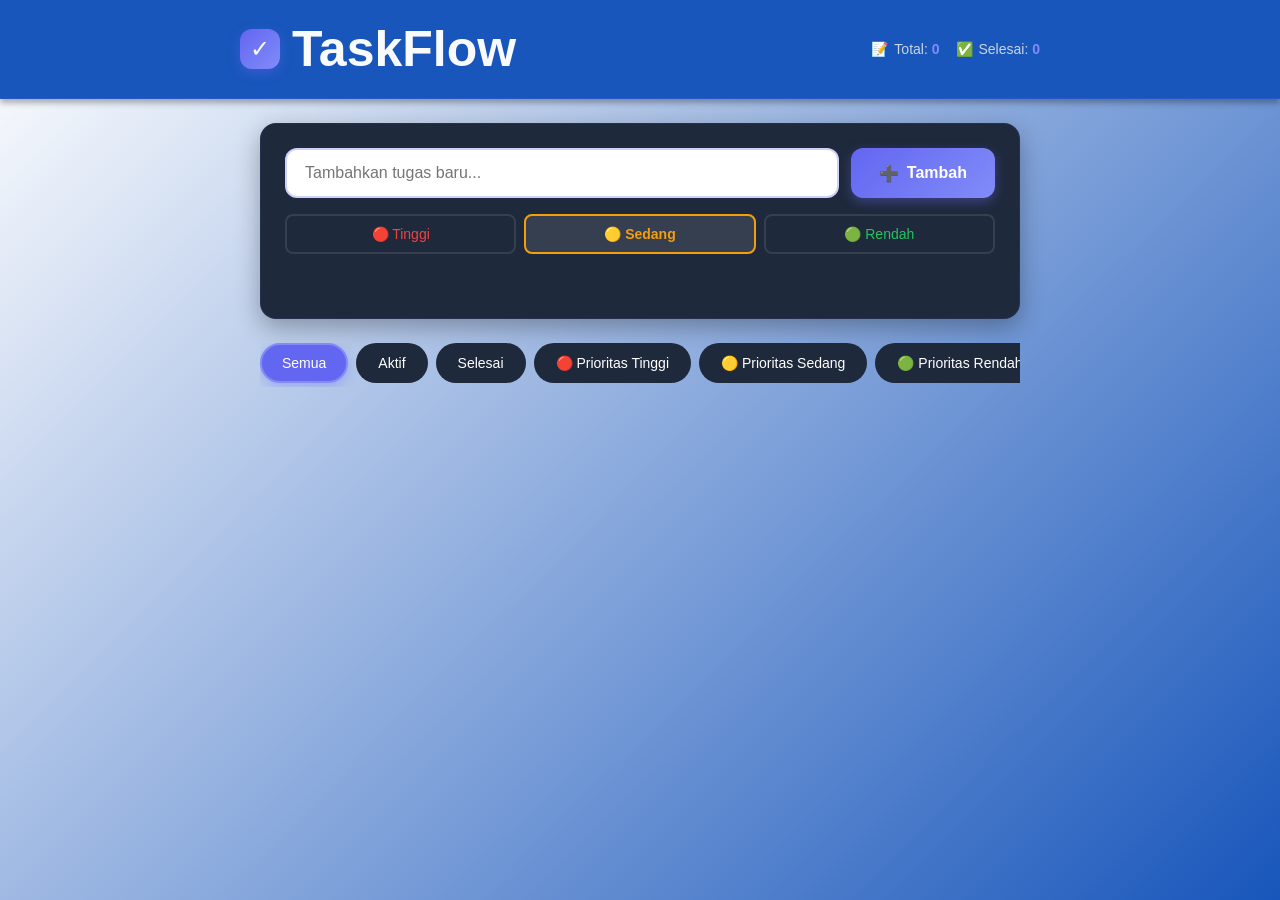
==== index.html @ b8f93491 "update template pwa" ====
<!DOCTYPE html>
<html lang="id">

<head>
    <meta charset="UTF-8" />
    <meta name="viewport" content="width=device-width, initial-scale=1, viewport-fit=cover">
    <meta name="mobile-web-app-capable" content="yes">
    <meta name="apple-mobile-web-app-capable" content="yes">
    <meta name="apple-mobile-web-app-status-bar-style" content="black-translucent">
    <meta name="theme-color" content="#6366f1" />
    <link rel="icon" href="icons/icon-192x192-A.png" type="image/png" />
    <link rel="manifest" href="manifest.json">
    <title>TaskFlow - Kelola Tugas Anda</title>
    <style>
        * {
            margin: 0;
            padding: 0;
            box-sizing: border-box;
        }

        :root {
            --primary: #6366f1;
            --primary-dark: #4f46e5;
            --primary-light: #818cf8;
            --bg-dark: #ffffff;
            --bg-card: #1e293b;
            --text-light: #f8fafc;
            --text-gray: #cbd5e1;
            --success: #22c55e;
            --danger: #ef4444;
            --warning: #f59e0b;
        }

        body {
            font-family: -apple-system, BlinkMacSystemFont, 'Segoe UI', Roboto, sans-serif;
            background: linear-gradient(135deg, var(--bg-dark) 0%, #1856bb 100%);
            color: var(--text-light);
            min-height: 100vh;
            padding-bottom: 80px;
        }

        .header {
            background: #1856bb;
            backdrop-filter: blur(10px);
            padding: 20px;
            position: sticky;
            top: 0;
            z-index: 100;
            border-bottom: 1px solid rgba(99, 102, 241, 0.2);
            box-shadow: 0 4px 6px rgba(0, 0, 0, 0.3);
        }

        .header-content {
            max-width: 800px;
            margin: 0 auto;
            display: flex;
            justify-content: space-between;
            align-items: center;
        }

        .logo {
            display: flex;
            align-items: center;
            gap: 12px;
        }

        .logo-icon {
            width: 40px;
            height: 40px;
            background: linear-gradient(135deg, var(--primary), var(--primary-light));
            border-radius: 12px;
            display: flex;
            align-items: center;
            justify-content: center;
            font-size: 24px;
            box-shadow: 0 4px 12px rgba(99, 102, 241, 0.4);
        }

        h1 {
            font-size: 24px;
            font-weight: 700;
        }

        .stats {
            display: flex;
            gap: 16px;
            font-size: 14px;
            color: var(--text-gray);
        }

        .stat-item {
            display: flex;
            align-items: center;
            gap: 6px;
        }

        .stat-number {
            color: var(--primary-light);
            font-weight: 700;
        }

        .container {
            max-width: 800px;
            margin: 0 auto;
            padding: 24px 20px;
        }

        .input-section {
            background: var(--bg-card);
            padding: 24px;
            border-radius: 16px;
            margin-bottom: 24px;
            box-shadow: 0 8px 24px rgba(0, 0, 0, 0.3);
            border: 1px solid rgba(99, 102, 241, 0.1);
        }

        .input-group {
            display: flex;
            gap: 12px;
            margin-bottom: 16px;
        }

        input[type="text"] {
            flex: 1;
            padding: 14px 18px;
            background: var(--bg-dark);
            border: 2px solid rgba(99, 102, 241, 0.3);
            border-radius: 12px;
            color: var(--text-light);
            font-size: 16px;
            transition: all 0.3s ease;
        }

        input[type="text"]:focus {
            outline: none;
            border-color: var(--primary);
            box-shadow: 0 0 0 4px rgba(99, 102, 241, 0.1);
        }

        .btn {
            padding: 14px 28px;
            border: none;
            border-radius: 12px;
            font-size: 16px;
            font-weight: 600;
            cursor: pointer;
            transition: all 0.3s ease;
            display: flex;
            align-items: center;
            gap: 8px;
        }

        .btn-primary {
            background: linear-gradient(135deg, var(--primary), var(--primary-light));
            color: white;
            box-shadow: 0 4px 12px rgba(99, 102, 241, 0.4);
        }

        .btn-primary:hover {
            transform: translateY(-2px);
            box-shadow: 0 6px 20px rgba(99, 102, 241, 0.5);
        }

        .btn-primary:active {
            transform: translateY(0);
        }

        .priority-selector {
            display: flex;
            gap: 8px;
        }

        .priority-btn {
            flex: 1;
            padding: 10px;
            border: 2px solid rgba(255, 255, 255, 0.1);
            background: transparent;
            color: var(--text-gray);
            border-radius: 8px;
            cursor: pointer;
            transition: all 0.3s ease;
            font-size: 14px;
        }

        .priority-btn.active {
            border-color: currentColor;
            background: rgba(255, 255, 255, 0.1);
            font-weight: 600;
        }

        .priority-btn.high {
            color: var(--danger);
        }

        .priority-btn.medium {
            color: var(--warning);
        }

        .priority-btn.low {
            color: var(--success);
        }

        .filter-tabs {
            display: flex;
            gap: 8px;
            margin-bottom: 20px;
            overflow-x: auto;
            padding-bottom: 4px;
        }

        .filter-tab {
            padding: 10px 20px;
            background: var(--bg-card);
            border: 2px solid transparent;
            border-radius: 20px;
            cursor: pointer;
            transition: all 0.3s ease;
            white-space: nowrap;
            font-size: 14px;
            font-weight: 500;
            color: #ffffff;
        }

        .filter-tab.active {
            background: var(--primary);
            border-color: var(--primary-light);
            box-shadow: 0 4px 12px rgba(99, 102, 241, 0.3);
        }

        .tasks-list {
            display: flex;
            flex-direction: column;
            gap: 12px;
        }

        .task-item {
            background: var(--bg-card);
            padding: 20px;
            border-radius: 12px;
            border-left: 4px solid;
            display: flex;
            align-items: center;
            gap: 16px;
            transition: all 0.3s ease;
            animation: slideIn 0.3s ease;
        }

        @keyframes slideIn {
            from {
                opacity: 0;
                transform: translateY(-10px);
            }

            to {
                opacity: 1;
                transform: translateY(0);
            }
        }

        .task-item:hover {
            transform: translateX(4px);
            box-shadow: 0 4px 16px rgba(0, 0, 0, 0.3);
        }

        .task-item.high {
            border-left-color: var(--danger);
        }

        .task-item.medium {
            border-left-color: var(--warning);
        }

        .task-item.low {
            border-left-color: var(--success);
        }

        .task-checkbox {
            width: 24px;
            height: 24px;
            border: 2px solid var(--primary);
            border-radius: 6px;
            cursor: pointer;
            display: flex;
            align-items: center;
            justify-content: center;
            flex-shrink: 0;
            transition: all 0.3s ease;
        }

        .task-checkbox:hover {
            background: rgba(99, 102, 241, 0.1);
        }

        .task-checkbox.checked {
            background: var(--primary);
        }

        .task-content {
            flex: 1;
        }

        .task-text {
            font-size: 16px;
            margin-bottom: 4px;
        }

        .task-text.completed {
            text-decoration: line-through;
            opacity: 0.6;
        }

        .task-meta {
            display: flex;
            gap: 12px;
            font-size: 12px;
            color: var(--text-gray);
        }

        .task-time {
            display: flex;
            align-items: center;
            gap: 4px;
        }

        .task-actions {
            display: flex;
            gap: 8px;
        }

        .btn-icon {
            width: 36px;
            height: 36px;
            border: none;
            border-radius: 8px;
            cursor: pointer;
            display: flex;
            align-items: center;
            justify-content: center;
            transition: all 0.3s ease;
            font-size: 18px;
        }

        .btn-delete {
            background: rgba(239, 68, 68, 0.1);
            color: var(--danger);
        }

        .btn-delete:hover {
            background: var(--danger);
            color: white;
        }

        .empty-state {
            text-align: center;
            padding: 60px 20px;
            color: var(--text-gray);
        }

        .empty-icon {
            font-size: 64px;
            margin-bottom: 16px;
            opacity: 0.5;
        }

        .progress-bar {
            background: var(--bg-card);
            height: 8px;
            border-radius: 4px;
            overflow: hidden;
            margin: 16px 0;
        }

        .progress-fill {
            height: 100%;
            background: linear-gradient(90deg, var(--primary), var(--primary-light));
            transition: width 0.5s ease;
            border-radius: 4px;
        }

        @media (max-width: 640px) {
            .header-content {
                flex-direction: column;
                gap: 12px;
            }

            .input-group {
                flex-direction: column;
            }

            .stats {
                width: 100%;
                justify-content: space-around;
            }
        }

        .logo h1 {
            font-size: 50px;
            font-weight: 800;
        }
    </style>
</head>

<body>
    <header class="header">
        <div class="header-content">
            <div class="logo">
                <div class="logo-icon">✓</div>
                <h1 class="text-judul">TaskFlow</h1>
            </div>
            <div class="stats">
                <div class="stat-item">
                    <span>📝</span>
                    <span>Total: <span class="stat-number" id="totalTasks">0</span></span>
                </div>
                <div class="stat-item">
                    <span>✅</span>
                    <span>Selesai: <span class="stat-number" id="completedTasks">0</span></span>
                </div>
            </div>
        </div>
    </header>

    <div class="container">
        <div class="input-section">
            <div class="input-group">
                <input type="text" id="taskInput" placeholder="Tambahkan tugas baru..."
                    onkeypress="if(event.key==='Enter') addTask()" />
                <button class="btn btn-primary" onclick="addTask()">
                    <span>➕</span>
                    <span>Tambah</span>
                </button>
            </div>
            <div class="priority-selector">
                <button class="priority-btn high" onclick="setPriority('high')">🔴 Tinggi</button>
                <button class="priority-btn medium active" onclick="setPriority('medium')">🟡 Sedang</button>
                <button class="priority-btn low" onclick="setPriority('low')">🟢 Rendah</button>
            </div>
            <div class="progress-bar">
                <div class="progress-fill" id="progressBar" style="width: 0%"></div>
            </div>
        </div>

        <div class="filter-tabs">
            <button class="filter-tab active" onclick="filterTasks('all')">Semua</button>
            <button class="filter-tab" onclick="filterTasks('active')">Aktif</button>
            <button class="filter-tab" onclick="filterTasks('completed')">Selesai</button>
            <button class="filter-tab" onclick="filterTasks('high')">🔴 Prioritas Tinggi</button>
            <button class="filter-tab" onclick="filterTasks('medium')">🟡 Prioritas Sedang</button>
            <button class="filter-tab" onclick="filterTasks('low')">🟢 Prioritas Rendah</button>
        </div>

        <div class="tasks-list" id="tasksList"></div>
    </div>

    <script>
        let tasks = [];
        let currentPriority = 'medium';
        let currentFilter = 'all';

        function loadTasks() {
            const saved = localStorage.getItem('taskflow_tasks');
            if (saved) {
                tasks = JSON.parse(saved);
                renderTasks();
            }
        }

        function saveTasks() {
            localStorage.setItem('taskflow_tasks', JSON.stringify(tasks));
        }

        function setPriority(priority) {
            currentPriority = priority;
            document.querySelectorAll('.priority-btn').forEach(btn => {
                btn.classList.remove('active');
            });
            event.target.classList.add('active');
        }

        function addTask() {
            const input = document.getElementById('taskInput');
            const text = input.value.trim();

            if (text === '') return;

            const task = {
                id: Date.now(),
                text: text,
                completed: false,
                priority: currentPriority,
                createdAt: new Date().toLocaleString('id-ID')
            };

            tasks.unshift(task);
            input.value = '';
            saveTasks();
            renderTasks();
        }

        function toggleTask(id) {
            const task = tasks.find(t => t.id === id);
            if (task) {
                task.completed = !task.completed;
                saveTasks();
                renderTasks();
            }
        }

        function deleteTask(id) {
            tasks = tasks.filter(t => t.id !== id);
            saveTasks();
            renderTasks();
        }

        function filterTasks(filter) {
            currentFilter = filter;
            document.querySelectorAll('.filter-tab').forEach(tab => {
                tab.classList.remove('active');
            });
            event.target.classList.add('active');
            renderTasks();
        }

        function renderTasks() {
            const container = document.getElementById('tasksList');

            let filteredTasks = tasks;

            if (currentFilter === 'active') {
                filteredTasks = tasks.filter(t => !t.completed);
            } else if (currentFilter === 'completed') {
                filteredTasks = tasks.filter(t => t.completed);
            } else if (['high', 'medium', 'low'].includes(currentFilter)) {
                filteredTasks = tasks.filter(t => t.priority === currentFilter);
            }

            if (filteredTasks.length === 0) {
                container.innerHTML = `
          <div class="empty-state">
            <div class="empty-icon">📋</div>
            <h3>Tidak ada tugas</h3>
            <p>Mulai tambahkan tugas baru untuk memulai!</p>
          </div>
        `;
            } else {
                container.innerHTML = filteredTasks.map(task => `
          <div class="task-item ${task.priority}">
            <div class="task-checkbox ${task.completed ? 'checked' : ''}" onclick="toggleTask(${task.id})">
              ${task.completed ? '✓' : ''}
            </div>
            <div class="task-content">
              <div class="task-text ${task.completed ? 'completed' : ''}">${task.text}</div>
              <div class="task-meta">
                <span class="task-time">🕒 ${task.createdAt}</span>
                <span>📌 ${task.priority === 'high' ? 'Tinggi' : task.priority === 'medium' ? 'Sedang' : 'Rendah'}</span>
              </div>
            </div>
            <div class="task-actions">
              <button class="btn-icon btn-delete" onclick="deleteTask(${task.id})">🗑️</button>
            </div>
          </div>
        `).join('');
            }

            updateStats();
        }

        function updateStats() {
            const total = tasks.length;
            const completed = tasks.filter(t => t.completed).length;
            const progress = total > 0 ? (completed / total) * 100 : 0;

            document.getElementById('totalTasks').textContent = total;
            document.getElementById('completedTasks').textContent = completed;
            document.getElementById('progressBar').style.width = progress + '%';
        }

        loadTasks();

        if ('serviceWorker' in navigator) {
            window.addEventListener('load', () => {
                navigator.serviceWorker.register('./service-worker.js')
                    .then(() => console.log('Service Worker registered'))
                    .catch(err => console.error('Service Worker error:', err));
            });
        }
    </script>

</body>

</html>
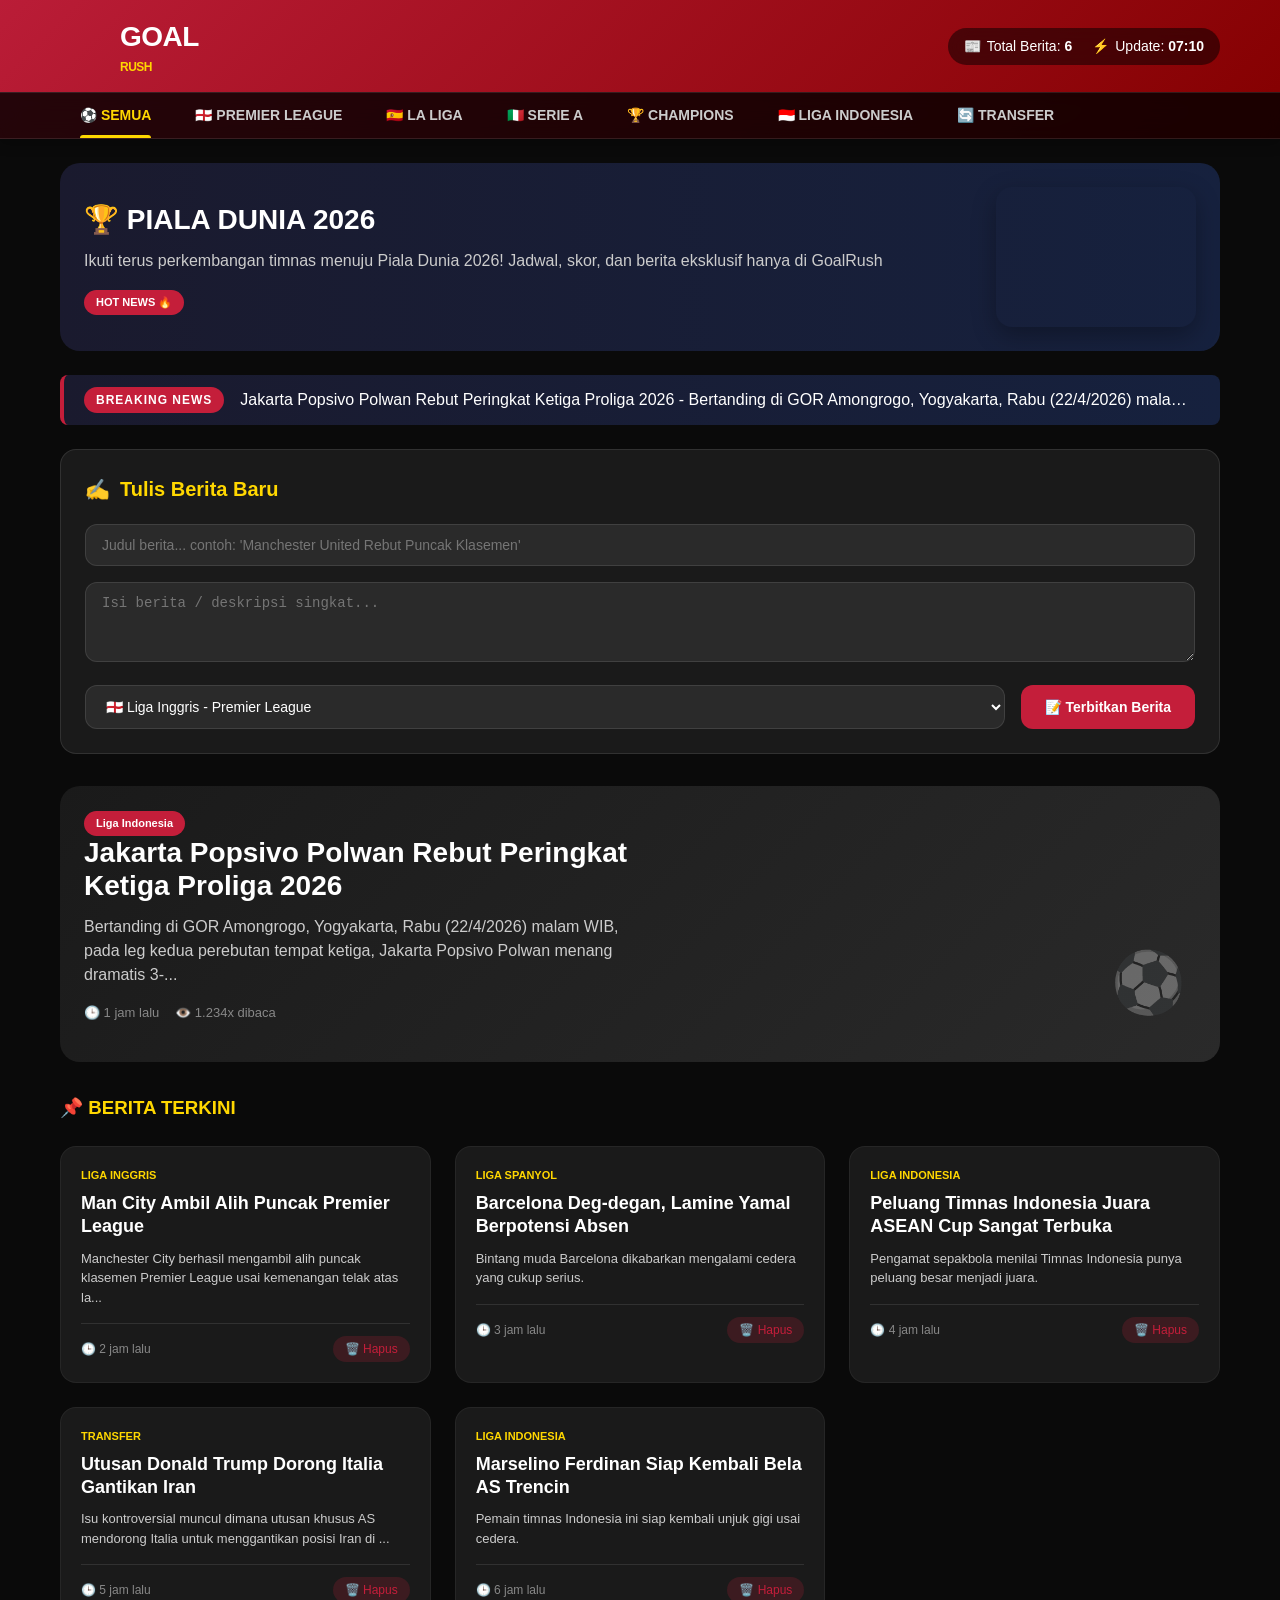
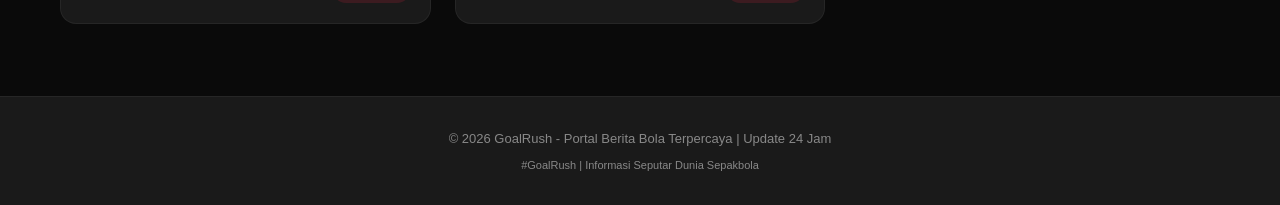
==== commit ba433c2d: "Add files via upload" ====
--- a/index.html
+++ b/index.html
@@ -1,591 +1,862 @@
-<!DOCTYPE html>
-<html lang="id">
-
-<head>
-    <meta charset="UTF-8" />
-    <meta name="viewport" content="width=device-width, initial-scale=1, viewport-fit=cover">
-    <meta name="mobile-web-app-capable" content="yes">
-    <meta name="apple-mobile-web-app-capable" content="yes">
-    <meta name="apple-mobile-web-app-status-bar-style" content="black-translucent">
-    <meta name="theme-color" content="#6366f1" />
-    <link rel="icon" href="icons/icon-192x192-A.png" type="image/png" />
-    <link rel="manifest" href="manifest.json">
-    <title>TaskFlow - Kelola Tugas Anda</title>
-    <style>
-        * {
-            margin: 0;
-            padding: 0;
-            box-sizing: border-box;
-        }
-
-        :root {
-            --primary: #6366f1;
-            --primary-dark: #4f46e5;
-            --primary-light: #818cf8;
-            --bg-dark: #ffffff;
-            --bg-card: #1e293b;
-            --text-light: #f8fafc;
-            --text-gray: #cbd5e1;
-            --success: #22c55e;
-            --danger: #ef4444;
-            --warning: #f59e0b;
-        }
-
-        body {
-            font-family: -apple-system, BlinkMacSystemFont, 'Segoe UI', Roboto, sans-serif;
-            background: linear-gradient(135deg, var(--bg-dark) 0%, #1856bb 100%);
-            color: var(--text-light);
-            min-height: 100vh;
-            padding-bottom: 80px;
-        }
-
-        .header {
-            background: #1856bb;
-            backdrop-filter: blur(10px);
-            padding: 20px;
-            position: sticky;
-            top: 0;
-            z-index: 100;
-            border-bottom: 1px solid rgba(99, 102, 241, 0.2);
-            box-shadow: 0 4px 6px rgba(0, 0, 0, 0.3);
-        }
-
-        .header-content {
-            max-width: 800px;
-            margin: 0 auto;
-            display: flex;
-            justify-content: space-between;
-            align-items: center;
-        }
-
-        .logo {
-            display: flex;
-            align-items: center;
-            gap: 12px;
-        }
-
-        .logo-icon {
-            width: 40px;
-            height: 40px;
-            background: linear-gradient(135deg, var(--primary), var(--primary-light));
-            border-radius: 12px;
-            display: flex;
-            align-items: center;
-            justify-content: center;
-            font-size: 24px;
-            box-shadow: 0 4px 12px rgba(99, 102, 241, 0.4);
-        }
-
-        h1 {
-            font-size: 24px;
-            font-weight: 700;
-        }
-
-        .stats {
-            display: flex;
-            gap: 16px;
-            font-size: 14px;
-            color: var(--text-gray);
-        }
-
-        .stat-item {
-            display: flex;
-            align-items: center;
-            gap: 6px;
-        }
-
-        .stat-number {
-            color: var(--primary-light);
-            font-weight: 700;
-        }
-
-        .container {
-            max-width: 800px;
-            margin: 0 auto;
-            padding: 24px 20px;
-        }
-
-        .input-section {
-            background: var(--bg-card);
-            padding: 24px;
-            border-radius: 16px;
-            margin-bottom: 24px;
-            box-shadow: 0 8px 24px rgba(0, 0, 0, 0.3);
-            border: 1px solid rgba(99, 102, 241, 0.1);
-        }
-
-        .input-group {
-            display: flex;
-            gap: 12px;
-            margin-bottom: 16px;
-        }
-
-        input[type="text"] {
-            flex: 1;
-            padding: 14px 18px;
-            background: var(--bg-dark);
-            border: 2px solid rgba(99, 102, 241, 0.3);
-            border-radius: 12px;
-            color: var(--text-light);
-            font-size: 16px;
-            transition: all 0.3s ease;
-        }
-
-        input[type="text"]:focus {
-            outline: none;
-            border-color: var(--primary);
-            box-shadow: 0 0 0 4px rgba(99, 102, 241, 0.1);
-        }
-
-        .btn {
-            padding: 14px 28px;
-            border: none;
-            border-radius: 12px;
-            font-size: 16px;
-            font-weight: 600;
-            cursor: pointer;
-            transition: all 0.3s ease;
-            display: flex;
-            align-items: center;
-            gap: 8px;
-        }
-
-        .btn-primary {
-            background: linear-gradient(135deg, var(--primary), var(--primary-light));
-            color: white;
-            box-shadow: 0 4px 12px rgba(99, 102, 241, 0.4);
-        }
-
-        .btn-primary:hover {
-            transform: translateY(-2px);
-            box-shadow: 0 6px 20px rgba(99, 102, 241, 0.5);
-        }
-
-        .btn-primary:active {
-            transform: translateY(0);
-        }
-
-        .priority-selector {
-            display: flex;
-            gap: 8px;
-        }
-
-        .priority-btn {
-            flex: 1;
-            padding: 10px;
-            border: 2px solid rgba(255, 255, 255, 0.1);
-            background: transparent;
-            color: var(--text-gray);
-            border-radius: 8px;
-            cursor: pointer;
-            transition: all 0.3s ease;
-            font-size: 14px;
-        }
-
-        .priority-btn.active {
-            border-color: currentColor;
-            background: rgba(255, 255, 255, 0.1);
-            font-weight: 600;
-        }
-
-        .priority-btn.high {
-            color: var(--danger);
-        }
-
-        .priority-btn.medium {
-            color: var(--warning);
-        }
-
-        .priority-btn.low {
-            color: var(--success);
-        }
-
-        .filter-tabs {
-            display: flex;
-            gap: 8px;
-            margin-bottom: 20px;
-            overflow-x: auto;
-            padding-bottom: 4px;
-        }
-
-        .filter-tab {
-            padding: 10px 20px;
-            background: var(--bg-card);
-            border: 2px solid transparent;
-            border-radius: 20px;
-            cursor: pointer;
-            transition: all 0.3s ease;
-            white-space: nowrap;
-            font-size: 14px;
-            font-weight: 500;
-            color: #ffffff;
-        }
-
-        .filter-tab.active {
-            background: var(--primary);
-            border-color: var(--primary-light);
-            box-shadow: 0 4px 12px rgba(99, 102, 241, 0.3);
-        }
-
-        .tasks-list {
-            display: flex;
-            flex-direction: column;
-            gap: 12px;
-        }
-
-        .task-item {
-            background: var(--bg-card);
-            padding: 20px;
-            border-radius: 12px;
-            border-left: 4px solid;
-            display: flex;
-            align-items: center;
-            gap: 16px;
-            transition: all 0.3s ease;
-            animation: slideIn 0.3s ease;
-        }
-
-        @keyframes slideIn {
-            from {
-                opacity: 0;
-                transform: translateY(-10px);
-            }
-
-            to {
-                opacity: 1;
-                transform: translateY(0);
-            }
-        }
-
-        .task-item:hover {
-            transform: translateX(4px);
-            box-shadow: 0 4px 16px rgba(0, 0, 0, 0.3);
-        }
-
-        .task-item.high {
-            border-left-color: var(--danger);
-        }
-
-        .task-item.medium {
-            border-left-color: var(--warning);
-        }
-
-        .task-item.low {
-            border-left-color: var(--success);
-        }
-
-        .task-checkbox {
-            width: 24px;
-            height: 24px;
-            border: 2px solid var(--primary);
-            border-radius: 6px;
-            cursor: pointer;
-            display: flex;
-            align-items: center;
-            justify-content: center;
-            flex-shrink: 0;
-            transition: all 0.3s ease;
-        }
-
-        .task-checkbox:hover {
-            background: rgba(99, 102, 241, 0.1);
-        }
-
-        .task-checkbox.checked {
-            background: var(--primary);
-        }
-
-        .task-content {
-            flex: 1;
-        }
-
-        .task-text {
-            font-size: 16px;
-            margin-bottom: 4px;
-        }
-
-        .task-text.completed {
-            text-decoration: line-through;
-            opacity: 0.6;
-        }
-
-        .task-meta {
-            display: flex;
-            gap: 12px;
-            font-size: 12px;
-            color: var(--text-gray);
-        }
-
-        .task-time {
-            display: flex;
-            align-items: center;
-            gap: 4px;
-        }
-
-        .task-actions {
-            display: flex;
-            gap: 8px;
-        }
-
-        .btn-icon {
-            width: 36px;
-            height: 36px;
-            border: none;
-            border-radius: 8px;
-            cursor: pointer;
-            display: flex;
-            align-items: center;
-            justify-content: center;
-            transition: all 0.3s ease;
-            font-size: 18px;
-        }
-
-        .btn-delete {
-            background: rgba(239, 68, 68, 0.1);
-            color: var(--danger);
-        }
-
-        .btn-delete:hover {
-            background: var(--danger);
-            color: white;
-        }
-
-        .empty-state {
-            text-align: center;
-            padding: 60px 20px;
-            color: var(--text-gray);
-        }
-
-        .empty-icon {
-            font-size: 64px;
-            margin-bottom: 16px;
-            opacity: 0.5;
-        }
-
-        .progress-bar {
-            background: var(--bg-card);
-            height: 8px;
-            border-radius: 4px;
-            overflow: hidden;
-            margin: 16px 0;
-        }
-
-        .progress-fill {
-            height: 100%;
-            background: linear-gradient(90deg, var(--primary), var(--primary-light));
-            transition: width 0.5s ease;
-            border-radius: 4px;
-        }
-
-        @media (max-width: 640px) {
-            .header-content {
-                flex-direction: column;
-                gap: 12px;
-            }
-
-            .input-group {
-                flex-direction: column;
-            }
-
-            .stats {
-                width: 100%;
-                justify-content: space-around;
-            }
-        }
-
-        .logo h1 {
-            font-size: 50px;
-            font-weight: 800;
-        }
-    </style>
-</head>
-
-<body>
-    <header class="header">
-        <div class="header-content">
-            <div class="logo">
-                <div class="logo-icon">✓</div>
-                <h1 class="text-judul">TaskFlow</h1>
-            </div>
-            <div class="stats">
-                <div class="stat-item">
-                    <span>📝</span>
-                    <span>Total: <span class="stat-number" id="totalTasks">0</span></span>
-                </div>
-                <div class="stat-item">
-                    <span>✅</span>
-                    <span>Selesai: <span class="stat-number" id="completedTasks">0</span></span>
-                </div>
-            </div>
-        </div>
-    </header>
-
-    <div class="container">
-        <div class="input-section">
-            <div class="input-group">
-                <input type="text" id="taskInput" placeholder="Tambahkan tugas baru..."
-                    onkeypress="if(event.key==='Enter') addTask()" />
-                <button class="btn btn-primary" onclick="addTask()">
-                    <span>➕</span>
-                    <span>Tambah</span>
-                </button>
-            </div>
-            <div class="priority-selector">
-                <button class="priority-btn high" onclick="setPriority('high')">🔴 Tinggi</button>
-                <button class="priority-btn medium active" onclick="setPriority('medium')">🟡 Sedang</button>
-                <button class="priority-btn low" onclick="setPriority('low')">🟢 Rendah</button>
-            </div>
-            <div class="progress-bar">
-                <div class="progress-fill" id="progressBar" style="width: 0%"></div>
-            </div>
-        </div>
-
-        <div class="filter-tabs">
-            <button class="filter-tab active" onclick="filterTasks('all')">Semua</button>
-            <button class="filter-tab" onclick="filterTasks('active')">Aktif</button>
-            <button class="filter-tab" onclick="filterTasks('completed')">Selesai</button>
-            <button class="filter-tab" onclick="filterTasks('high')">🔴 Prioritas Tinggi</button>
-            <button class="filter-tab" onclick="filterTasks('medium')">🟡 Prioritas Sedang</button>
-            <button class="filter-tab" onclick="filterTasks('low')">🟢 Prioritas Rendah</button>
-        </div>
-
-        <div class="tasks-list" id="tasksList"></div>
-    </div>
-
-    <script>
-        let tasks = [];
-        let currentPriority = 'medium';
-        let currentFilter = 'all';
-
-        function loadTasks() {
-            const saved = localStorage.getItem('taskflow_tasks');
-            if (saved) {
-                tasks = JSON.parse(saved);
-                renderTasks();
-            }
-        }
-
-        function saveTasks() {
-            localStorage.setItem('taskflow_tasks', JSON.stringify(tasks));
-        }
-
-        function setPriority(priority) {
-            currentPriority = priority;
-            document.querySelectorAll('.priority-btn').forEach(btn => {
-                btn.classList.remove('active');
-            });
-            event.target.classList.add('active');
-        }
-
-        function addTask() {
-            const input = document.getElementById('taskInput');
-            const text = input.value.trim();
-
-            if (text === '') return;
-
-            const task = {
-                id: Date.now(),
-                text: text,
-                completed: false,
-                priority: currentPriority,
-                createdAt: new Date().toLocaleString('id-ID')
-            };
-
-            tasks.unshift(task);
-            input.value = '';
-            saveTasks();
-            renderTasks();
-        }
-
-        function toggleTask(id) {
-            const task = tasks.find(t => t.id === id);
-            if (task) {
-                task.completed = !task.completed;
-                saveTasks();
-                renderTasks();
-            }
-        }
-
-        function deleteTask(id) {
-            tasks = tasks.filter(t => t.id !== id);
-            saveTasks();
-            renderTasks();
-        }
-
-        function filterTasks(filter) {
-            currentFilter = filter;
-            document.querySelectorAll('.filter-tab').forEach(tab => {
-                tab.classList.remove('active');
-            });
-            event.target.classList.add('active');
-            renderTasks();
-        }
-
-        function renderTasks() {
-            const container = document.getElementById('tasksList');
-
-            let filteredTasks = tasks;
-
-            if (currentFilter === 'active') {
-                filteredTasks = tasks.filter(t => !t.completed);
-            } else if (currentFilter === 'completed') {
-                filteredTasks = tasks.filter(t => t.completed);
-            } else if (['high', 'medium', 'low'].includes(currentFilter)) {
-                filteredTasks = tasks.filter(t => t.priority === currentFilter);
-            }
-
-            if (filteredTasks.length === 0) {
-                container.innerHTML = `
-          <div class="empty-state">
-            <div class="empty-icon">📋</div>
-            <h3>Tidak ada tugas</h3>
-            <p>Mulai tambahkan tugas baru untuk memulai!</p>
-          </div>
-        `;
-            } else {
-                container.innerHTML = filteredTasks.map(task => `
-          <div class="task-item ${task.priority}">
-            <div class="task-checkbox ${task.completed ? 'checked' : ''}" onclick="toggleTask(${task.id})">
-              ${task.completed ? '✓' : ''}
-            </div>
-            <div class="task-content">
-              <div class="task-text ${task.completed ? 'completed' : ''}">${task.text}</div>
-              <div class="task-meta">
-                <span class="task-time">🕒 ${task.createdAt}</span>
-                <span>📌 ${task.priority === 'high' ? 'Tinggi' : task.priority === 'medium' ? 'Sedang' : 'Rendah'}</span>
-              </div>
-            </div>
-            <div class="task-actions">
-              <button class="btn-icon btn-delete" onclick="deleteTask(${task.id})">🗑️</button>
-            </div>
-          </div>
-        `).join('');
-            }
-
-            updateStats();
-        }
-
-        function updateStats() {
-            const total = tasks.length;
-            const completed = tasks.filter(t => t.completed).length;
-            const progress = total > 0 ? (completed / total) * 100 : 0;
-
-            document.getElementById('totalTasks').textContent = total;
-            document.getElementById('completedTasks').textContent = completed;
-            document.getElementById('progressBar').style.width = progress + '%';
-        }
-
-        loadTasks();
-
-        if ('serviceWorker' in navigator) {
-            window.addEventListener('load', () => {
-                navigator.serviceWorker.register('./service-worker.js')
-                    .then(() => console.log('Service Worker registered'))
-                    .catch(err => console.error('Service Worker error:', err));
-            });
-        }
-    </script>
-
-</body>
-
+<!DOCTYPE html>
+<html lang="id">
+
+<head>
+    <meta charset="UTF-8" />
+    <meta name="viewport" content="width=device-width, initial-scale=1, viewport-fit=cover">
+    <meta name="mobile-web-app-capable" content="yes">
+    <meta name="apple-mobile-web-app-capable" content="yes">
+    <meta name="apple-mobile-web-app-status-bar-style" content="black-translucent">
+    <meta name="theme-color" content="#c41e3a" />
+    <link rel="manifest" href="manifest.json" />
+    <link rel="icon" href="icons/icon-192x192-A.png" type="image/png" />
+    <title>GoalRush - Berita Bola Terkini</title>
+    <style>
+        * {
+            margin: 0;
+            padding: 0;
+            box-sizing: border-box;
+        }
+
+        :root {
+            --primary-red: #c41e3a;
+            --primary-dark: #8b0000;
+            --primary-gold: #ffd700;
+            --bg-dark: #0a0a0a;
+            --bg-card: #1a1a1a;
+            --bg-light: #2a2a2a;
+            --text-light: #ffffff;
+            --text-gray: #cccccc;
+            --text-muted: #888888;
+        }
+
+        body {
+            font-family: -apple-system, BlinkMacSystemFont, 'Segoe UI', 'Roboto', 'Helvetica Neue', sans-serif;
+            background: var(--bg-dark);
+            color: var(--text-light);
+            line-height: 1.5;
+        }
+
+        .header {
+            background: linear-gradient(135deg, rgba(196, 30, 58, 0.95) 0%, rgba(139, 0, 0, 0.95) 100%),
+                url('https://images.unsplash.com/photo-1522778119026-d647f0596c20?w=1200&h=300&fit=crop');
+            background-size: cover;
+            background-position: center 30%;
+            position: sticky;
+            top: 0;
+            z-index: 1000;
+            box-shadow: 0 4px 12px rgba(0, 0, 0, 0.3);
+        }
+
+        .header-top {
+            max-width: 1200px;
+            margin: 0 auto;
+            padding: 16px 20px;
+            display: flex;
+            justify-content: space-between;
+            align-items: center;
+            flex-wrap: wrap;
+            gap: 16px;
+        }
+
+        .logo {
+            display: flex;
+            align-items: center;
+            gap: 12px;
+        }
+
+        .logo-icon {
+            width: 48px;
+            height: 48px;
+            background: url('https://cdn-icons-png.flaticon.com/512/3095/3095110.png') center/cover no-repeat;
+            filter: drop-shadow(0 4px 8px rgba(0, 0, 0, 0.3));
+        }
+
+        .logo h1 {
+            font-size: 28px;
+            font-weight: 800;
+            letter-spacing: -0.5px;
+        }
+
+        .logo span {
+            font-size: 12px;
+            color: var(--primary-gold);
+            display: block;
+        }
+
+        .stats {
+            display: flex;
+            gap: 20px;
+            background: rgba(0, 0, 0, 0.5);
+            padding: 8px 16px;
+            border-radius: 40px;
+            backdrop-filter: blur(10px);
+        }
+
+        .stat-item {
+            display: flex;
+            align-items: center;
+            gap: 6px;
+            font-size: 14px;
+        }
+
+        .nav-bar {
+            background: rgba(0, 0, 0, 0.8);
+            backdrop-filter: blur(10px);
+            border-top: 1px solid rgba(255, 255, 255, 0.1);
+            border-bottom: 1px solid rgba(255, 255, 255, 0.1);
+            overflow-x: auto;
+            white-space: nowrap;
+            scrollbar-width: thin;
+        }
+
+        .nav-links {
+            max-width: 1200px;
+            margin: 0 auto;
+            padding: 0 20px;
+            display: flex;
+            gap: 4px;
+        }
+
+        .nav-link {
+            padding: 12px 20px;
+            color: var(--text-gray);
+            text-decoration: none;
+            font-weight: 600;
+            font-size: 14px;
+            transition: all 0.3s;
+            display: inline-block;
+            cursor: pointer;
+            position: relative;
+        }
+
+        .nav-link.active {
+            color: var(--primary-gold);
+        }
+
+        .nav-link.active::after {
+            content: '';
+            position: absolute;
+            bottom: 0;
+            left: 20px;
+            right: 20px;
+            height: 3px;
+            background: var(--primary-gold);
+            border-radius: 3px 3px 0 0;
+        }
+
+        .container {
+            max-width: 1200px;
+            margin: 0 auto;
+            padding: 24px 20px;
+        }
+
+        .hero-banner {
+            background: linear-gradient(90deg, #1a1a2e 0%, #16213e 100%);
+            border-radius: 20px;
+            margin-bottom: 24px;
+            overflow: hidden;
+            position: relative;
+        }
+
+        .hero-content {
+            display: flex;
+            align-items: center;
+            justify-content: space-between;
+            flex-wrap: wrap;
+            padding: 24px;
+            gap: 20px;
+        }
+
+        .hero-text {
+            flex: 1;
+        }
+
+        .hero-text h2 {
+            font-size: 28px;
+            margin-bottom: 8px;
+        }
+
+        .hero-text p {
+            color: var(--text-gray);
+            margin-bottom: 16px;
+        }
+
+        .hero-image {
+            width: 200px;
+            height: 140px;
+            background: url('https://media4.giphy.com/media/v1.Y2lkPTc5MGI3NjExZnBpcW80M2Y4cGNvN2N1Y3Z6b2F2a2ZqOWV0bDZ0aG5ndWpudGhkaSZlcD12MV9pbnRlcm5hbF9naWZfYnlfaWQmY3Q9Zw/3o7abB06u9bNzA8LC8/giphy.gif') center/cover no-repeat;
+            border-radius: 16px;
+            box-shadow: 0 8px 24px rgba(0, 0, 0, 0.3);
+        }
+
+        .breaking-wrapper {
+            background: linear-gradient(90deg, #1a1a2e, #16213e);
+            border-left: 4px solid var(--primary-red);
+            border-radius: 8px;
+            margin-bottom: 24px;
+            overflow: hidden;
+        }
+
+        .breaking-news {
+            padding: 12px 20px;
+            display: flex;
+            align-items: center;
+            gap: 16px;
+            flex-wrap: wrap;
+        }
+
+        .breaking-label {
+            background: var(--primary-red);
+            padding: 4px 12px;
+            border-radius: 20px;
+            font-size: 12px;
+            font-weight: 700;
+            letter-spacing: 1px;
+            animation: pulse 1.5s infinite;
+        }
+
+        @keyframes pulse {
+
+            0%,
+            100% {
+                opacity: 1;
+            }
+
+            50% {
+                opacity: 0.7;
+            }
+        }
+
+        .breaking-text {
+            flex: 1;
+            font-weight: 500;
+            white-space: nowrap;
+            overflow: hidden;
+            text-overflow: ellipsis;
+        }
+
+        .admin-section {
+            background: var(--bg-card);
+            border-radius: 16px;
+            padding: 24px;
+            margin-bottom: 32px;
+            border: 1px solid rgba(255, 255, 255, 0.1);
+        }
+
+        .section-title {
+            font-size: 20px;
+            font-weight: 700;
+            margin-bottom: 20px;
+            display: flex;
+            align-items: center;
+            gap: 10px;
+            color: var(--primary-gold);
+        }
+
+        .form-group {
+            margin-bottom: 16px;
+        }
+
+        input,
+        textarea,
+        select {
+            width: 100%;
+            padding: 12px 16px;
+            background: var(--bg-light);
+            border: 1px solid rgba(255, 255, 255, 0.1);
+            border-radius: 12px;
+            color: var(--text-light);
+            font-size: 14px;
+            transition: all 0.3s;
+        }
+
+        input:focus,
+        textarea:focus,
+        select:focus {
+            outline: none;
+            border-color: var(--primary-red);
+            box-shadow: 0 0 0 3px rgba(196, 30, 58, 0.2);
+        }
+
+        textarea {
+            resize: vertical;
+            min-height: 80px;
+        }
+
+        .row-2cols {
+            display: grid;
+            grid-template-columns: 1fr auto;
+            gap: 16px;
+        }
+
+        .btn {
+            padding: 12px 24px;
+            border: none;
+            border-radius: 12px;
+            font-weight: 600;
+            cursor: pointer;
+            transition: all 0.3s;
+            font-size: 14px;
+        }
+
+        .btn-primary {
+            background: var(--primary-red);
+            color: white;
+        }
+
+        .btn-primary:hover {
+            background: var(--primary-dark);
+            transform: translateY(-2px);
+        }
+
+        .featured-news {
+            margin-bottom: 32px;
+        }
+
+        .featured-card {
+            background: linear-gradient(135deg, var(--bg-card), var(--bg-light));
+            border-radius: 20px;
+            overflow: hidden;
+            display: grid;
+            grid-template-columns: 1fr 1fr;
+            gap: 20px;
+            padding: 24px;
+        }
+
+        .featured-content h2 {
+            font-size: 28px;
+            margin-bottom: 12px;
+            line-height: 1.2;
+        }
+
+        .featured-meta {
+            display: flex;
+            gap: 16px;
+            margin: 16px 0;
+            font-size: 13px;
+            color: var(--text-muted);
+        }
+
+        .category-badge {
+            display: inline-block;
+            padding: 4px 12px;
+            background: var(--primary-red);
+            border-radius: 20px;
+            font-size: 11px;
+            font-weight: 600;
+        }
+
+        .featured-image {
+            background: url('https://images.unsplash.com/photo-1459865264687-595d652de67e?w=400&h=300&fit=crop') center/cover;
+            border-radius: 16px;
+            min-height: 200px;
+            display: flex;
+            align-items: center;
+            justify-content: center;
+            position: relative;
+            overflow: hidden;
+        }
+
+        .featured-image::after {
+            content: "⚽";
+            font-size: 60px;
+            opacity: 0.3;
+            position: absolute;
+            bottom: 10px;
+            right: 10px;
+        }
+
+        .news-grid {
+            display: grid;
+            grid-template-columns: repeat(auto-fill, minmax(350px, 1fr));
+            gap: 24px;
+            margin-top: 24px;
+        }
+
+        .news-card {
+            background: var(--bg-card);
+            border-radius: 16px;
+            overflow: hidden;
+            transition: all 0.3s;
+            cursor: pointer;
+            border: 1px solid rgba(255, 255, 255, 0.05);
+        }
+
+        .news-card:hover {
+            transform: translateY(-4px);
+            box-shadow: 0 12px 24px rgba(0, 0, 0, 0.3);
+            border-color: var(--primary-red);
+        }
+
+        .card-content {
+            padding: 20px;
+        }
+
+        .card-category {
+            font-size: 11px;
+            color: var(--primary-gold);
+            text-transform: uppercase;
+            font-weight: 700;
+            margin-bottom: 8px;
+        }
+
+        .card-title {
+            font-size: 18px;
+            font-weight: 700;
+            margin-bottom: 10px;
+            line-height: 1.3;
+        }
+
+        .card-excerpt {
+            color: var(--text-gray);
+            font-size: 13px;
+            margin-bottom: 16px;
+            line-height: 1.5;
+        }
+
+        .card-footer {
+            display: flex;
+            justify-content: space-between;
+            align-items: center;
+            font-size: 12px;
+            color: var(--text-muted);
+            padding-top: 12px;
+            border-top: 1px solid rgba(255, 255, 255, 0.1);
+        }
+
+        .btn-delete {
+            background: rgba(196, 30, 58, 0.2);
+            border: none;
+            padding: 6px 12px;
+            border-radius: 20px;
+            color: var(--primary-red);
+            cursor: pointer;
+            font-size: 12px;
+            transition: all 0.2s;
+        }
+
+        .btn-delete:hover {
+            background: var(--primary-red);
+            color: white;
+        }
+
+        .empty-state {
+            text-align: center;
+            padding: 60px 20px;
+            color: var(--text-muted);
+            grid-column: 1 / -1;
+        }
+
+        .footer {
+            background: var(--bg-card);
+            margin-top: 48px;
+            padding: 32px 20px;
+            text-align: center;
+            color: var(--text-muted);
+            font-size: 13px;
+            border-top: 1px solid rgba(255, 255, 255, 0.05);
+        }
+
+        @media (max-width: 768px) {
+            .featured-card {
+                grid-template-columns: 1fr;
+            }
+
+            .featured-content h2 {
+                font-size: 22px;
+            }
+
+            .news-grid {
+                grid-template-columns: 1fr;
+            }
+
+            .header-top {
+                flex-direction: column;
+                text-align: center;
+            }
+
+            .row-2cols {
+                grid-template-columns: 1fr;
+            }
+
+            .hero-image {
+                width: 100%;
+                height: 120px;
+            }
+
+            .hero-text h2 {
+                font-size: 20px;
+            }
+        }
+    </style>
+</head>
+
+<body>
+    <header class="header">
+        <div class="header-top">
+            <div class="logo">
+                <div class="logo-icon"></div>
+                <div>
+                    <h1>GOAL<span>RUSH</span></h1>
+                </div>
+            </div>
+            <div class="stats">
+                <div class="stat-item">
+                    <span>📰</span>
+                    <span>Total Berita: <strong id="totalNews">0</strong></span>
+                </div>
+                <div class="stat-item">
+                    <span>⚡</span>
+                    <span>Update: <strong id="updateTime">Hari ini</strong></span>
+                </div>
+            </div>
+        </div>
+        <div class="nav-bar">
+            <div class="nav-links" id="navLinks">
+                <a class="nav-link active" data-filter="all">⚽ SEMUA</a>
+                <a class="nav-link" data-filter="Liga Inggris">🏴󠁧󠁢󠁥󠁮󠁧󠁿 PREMIER LEAGUE</a>
+                <a class="nav-link" data-filter="Liga Spanyol">🇪🇸 LA LIGA</a>
+                <a class="nav-link" data-filter="Liga Italia">🇮🇹 SERIE A</a>
+                <a class="nav-link" data-filter="Liga Champions">🏆 CHAMPIONS</a>
+                <a class="nav-link" data-filter="Liga Indonesia">🇮🇩 LIGA INDONESIA</a>
+                <a class="nav-link" data-filter="Transfer">🔄 TRANSFER</a>
+            </div>
+        </div>
+    </header>
+
+    <div class="container">
+        <div class="hero-banner">
+            <div class="hero-content">
+                <div class="hero-text">
+                    <h2>🏆 PIALA DUNIA 2026</h2>
+                    <p>Ikuti terus perkembangan timnas menuju Piala Dunia 2026! Jadwal, skor, dan berita eksklusif hanya
+                        di GoalRush</p>
+                    <span class="category-badge">HOT NEWS 🔥</span>
+                </div>
+                <div class="hero-image" title="Animasi selebrasi gol"></div>
+            </div>
+        </div>
+
+        <div class="breaking-wrapper">
+            <div class="breaking-news">
+                <span class="breaking-label">BREAKING NEWS</span>
+                <span class="breaking-text" id="breakingText">Memuat berita terbaru...</span>
+            </div>
+        </div>
+
+        <div class="admin-section">
+            <div class="section-title">
+                <span>✍️</span> Tulis Berita Baru
+            </div>
+            <div class="form-group">
+                <input type="text" id="titleInput"
+                    placeholder="Judul berita... contoh: 'Manchester United Rebut Puncak Klasemen'" />
+            </div>
+            <div class="form-group">
+                <textarea id="descInput" placeholder="Isi berita / deskripsi singkat..."></textarea>
+            </div>
+            <div class="row-2cols">
+                <select id="categorySelect">
+                    <option value="Liga Inggris">🏴󠁧󠁢󠁥󠁮󠁧󠁿 Liga Inggris - Premier League</option>
+                    <option value="Liga Spanyol">🇪🇸 Liga Spanyol - La Liga</option>
+                    <option value="Liga Italia">🇮🇹 Liga Italia - Serie A</option>
+                    <option value="Liga Champions">🏆 Liga Champions UEFA</option>
+                    <option value="Liga Indonesia">🇮🇩 Liga Indonesia - BRI Liga 1</option>
+                    <option value="Transfer">🔄 Bursa Transfer & Rumor</option>
+                </select>
+                <button class="btn btn-primary" onclick="addNews()">📝 Terbitkan Berita</button>
+            </div>
+        </div>
+
+        <div class="featured-news" id="featuredSection"></div>
+
+        <div style="margin-top: 16px;">
+            <h3 style="margin-bottom: 16px; color: var(--primary-gold);">📌 BERITA TERKINI</h3>
+            <div class="news-grid" id="newsGrid"></div>
+        </div>
+    </div>
+
+    <footer class="footer">
+        <p>© 2026 GoalRush - Portal Berita Bola Terpercaya | Update 24 Jam</p>
+        <p style="margin-top: 8px; font-size: 11px;">#GoalRush | Informasi Seputar Dunia Sepakbola</p>
+    </footer>
+
+    <script>
+        let newsItems = [
+            {
+                id: 1,
+                title: "Jakarta Popsivo Polwan Rebut Peringkat Ketiga Proliga 2026",
+                description: "Bertanding di GOR Amongrogo, Yogyakarta, Rabu (22/4/2026) malam WIB, pada leg kedua perebutan tempat ketiga, Jakarta Popsivo Polwan menang dramatis 3-2.",
+                category: "Liga Indonesia",
+                timestamp: Date.now() - 3600000,
+                dateStr: "1 jam lalu"
+            },
+            {
+                id: 2,
+                title: "Man City Ambil Alih Puncak Premier League",
+                description: "Manchester City berhasil mengambil alih puncak klasemen Premier League usai kemenangan telak atas lawannya.",
+                category: "Liga Inggris",
+                timestamp: Date.now() - 7200000,
+                dateStr: "2 jam lalu"
+            },
+            {
+                id: 3,
+                title: "Barcelona Deg-degan, Lamine Yamal Berpotensi Absen",
+                description: "Bintang muda Barcelona dikabarkan mengalami cedera yang cukup serius.",
+                category: "Liga Spanyol",
+                timestamp: Date.now() - 10800000,
+                dateStr: "3 jam lalu"
+            },
+            {
+                id: 4,
+                title: "Peluang Timnas Indonesia Juara ASEAN Cup Sangat Terbuka",
+                description: "Pengamat sepakbola menilai Timnas Indonesia punya peluang besar menjadi juara.",
+                category: "Liga Indonesia",
+                timestamp: Date.now() - 14400000,
+                dateStr: "4 jam lalu"
+            },
+            {
+                id: 5,
+                title: "Utusan Donald Trump Dorong Italia Gantikan Iran",
+                description: "Isu kontroversial muncul dimana utusan khusus AS mendorong Italia untuk menggantikan posisi Iran di Piala Dunia 2026.",
+                category: "Transfer",
+                timestamp: Date.now() - 18000000,
+                dateStr: "5 jam lalu"
+            },
+            {
+                id: 6,
+                title: "Marselino Ferdinan Siap Kembali Bela AS Trencin",
+                description: "Pemain timnas Indonesia ini siap kembali unjuk gigi usai cedera.",
+                category: "Liga Indonesia",
+                timestamp: Date.now() - 21600000,
+                dateStr: "6 jam lalu"
+            }
+        ];
+
+        let currentFilter = 'all';
+
+        function formatRelativeTime(timestamp) {
+            const diff = Date.now() - timestamp;
+            const hours = Math.floor(diff / 3600000);
+            if (hours < 1) return 'Baru saja';
+            if (hours < 24) return `${hours} jam lalu`;
+            return `${Math.floor(hours / 24)} hari lalu`;
+        }
+
+        function saveToLocal() {
+            localStorage.setItem('goalrush_news', JSON.stringify(newsItems));
+        }
+
+        function loadFromLocal() {
+            const saved = localStorage.getItem('goalrush_news');
+            if (saved) {
+                const parsed = JSON.parse(saved);
+                if (parsed && parsed.length) {
+                    newsItems = parsed;
+                }
+            }
+            renderAll();
+        }
+
+        function addNews() {
+            const title = document.getElementById('titleInput').value.trim();
+            const desc = document.getElementById('descInput').value.trim();
+            const category = document.getElementById('categorySelect').value;
+
+            if (!title || !desc) {
+                alert('Judul dan deskripsi berita harus diisi!');
+                return;
+            }
+
+            const newNews = {
+                id: Date.now(),
+                title: title,
+                description: desc,
+                category: category,
+                timestamp: Date.now(),
+                dateStr: formatRelativeTime(Date.now())
+            };
+
+            newsItems.unshift(newNews);
+            saveToLocal();
+
+            document.getElementById('titleInput').value = '';
+            document.getElementById('descInput').value = '';
+
+            renderAll();
+            showNotification('Berita berhasil diterbitkan!');
+        }
+
+        function deleteNews(id) {
+            if (confirm('Hapus berita ini?')) {
+                newsItems = newsItems.filter(item => item.id !== id);
+                saveToLocal();
+                renderAll();
+            }
+        }
+
+        function setFilter(filter) {
+            currentFilter = filter;
+            document.querySelectorAll('.nav-link').forEach(link => {
+                link.classList.remove('active');
+                if (link.getAttribute('data-filter') === filter || (filter === 'all' && link.getAttribute('data-filter') === 'all')) {
+                    link.classList.add('active');
+                }
+            });
+            renderAll();
+        }
+
+        function renderFeatured(newsList) {
+            const featuredDiv = document.getElementById('featuredSection');
+            if (newsList.length === 0) {
+                featuredDiv.innerHTML = '';
+                return;
+            }
+
+            const featured = newsList[0];
+            featuredDiv.innerHTML = `
+                <div class="featured-card">
+                    <div class="featured-content">
+                        <span class="category-badge">${featured.category}</span>
+                        <h2>${escapeHtml(featured.title)}</h2>
+                        <p style="color: var(--text-gray); margin: 12px 0;">${escapeHtml(featured.description.substring(0, 150))}${featured.description.length > 150 ? '...' : ''}</p>
+                        <div class="featured-meta">
+                            <span>🕒 ${featured.dateStr || formatRelativeTime(featured.timestamp)}</span>
+                            <span>👁️ 1.234x dibaca</span>
+                        </div>
+                    </div>
+                    <div class="featured-image" title="Gambar ilustrasi pertandingan sepakbola"></div>
+                </div>
+            `;
+        }
+
+        function renderNewsGrid() {
+            const grid = document.getElementById('newsGrid');
+            let filtered = [...newsItems];
+
+            if (currentFilter !== 'all') {
+                filtered = filtered.filter(item => item.category === currentFilter);
+            }
+
+            filtered.sort((a, b) => b.timestamp - a.timestamp);
+
+            if (filtered.length === 0) {
+                grid.innerHTML = `<div class="empty-state"><div class="empty-icon">📭</div><h3>Belum ada berita</h3><p>Silakan tambahkan berita terbaru</p></div>`;
+                return;
+            }
+
+            const gridItems = currentFilter === 'all' && filtered.length > 1 ? filtered.slice(1) : filtered;
+
+            if (gridItems.length === 0 && filtered.length > 0) {
+                grid.innerHTML = `<div class="empty-state"><div class="empty-icon">📰</div><p>Berita lainnya akan segera hadir</p></div>`;
+                return;
+            }
+
+            grid.innerHTML = gridItems.map(news => `
+                <div class="news-card">
+                    <div class="card-content">
+                        <div class="card-category">${news.category}</div>
+                        <div class="card-title">${escapeHtml(news.title)}</div>
+                        <div class="card-excerpt">${escapeHtml(news.description.substring(0, 100))}${news.description.length > 100 ? '...' : ''}</div>
+                        <div class="card-footer">
+                            <span>🕒 ${news.dateStr || formatRelativeTime(news.timestamp)}</span>
+                            <button class="btn-delete" onclick="deleteNews(${news.id})">🗑️ Hapus</button>
+                        </div>
+                    </div>
+                </div>
+            `).join('');
+        }
+
+        function updateBreaking() {
+            if (newsItems.length > 0) {
+                const latest = [...newsItems].sort((a, b) => b.timestamp - a.timestamp)[0];
+                document.getElementById('breakingText').innerHTML = `${latest.title} - ${latest.description.substring(0, 100)}...`;
+            } else {
+                document.getElementById('breakingText').innerHTML = 'Selamat datang di GoalRush - Portal Berita Bola Terkini';
+            }
+        }
+
+        function updateStatsUI() {
+            document.getElementById('totalNews').innerText = newsItems.length;
+            const now = new Date();
+            document.getElementById('updateTime').innerHTML = `${now.getHours().toString().padStart(2, '0')}:${now.getMinutes().toString().padStart(2, '0')}`;
+        }
+
+        function escapeHtml(str) {
+            if (!str) return '';
+            return str.replace(/[&<>]/g, function (m) {
+                if (m === '&') return '&amp;';
+                if (m === '<') return '&lt;';
+                if (m === '>') return '&gt;';
+                return m;
+            });
+        }
+
+        function showNotification(msg) {
+            const notif = document.createElement('div');
+            notif.innerText = msg;
+            notif.style.position = 'fixed';
+            notif.style.bottom = '20px';
+            notif.style.right = '20px';
+            notif.style.backgroundColor = '#c41e3a';
+            notif.style.color = 'white';
+            notif.style.padding = '12px 20px';
+            notif.style.borderRadius = '30px';
+            notif.style.zIndex = '9999';
+            notif.style.fontSize = '14px';
+            notif.style.boxShadow = '0 4px 12px rgba(0,0,0,0.3)';
+            document.body.appendChild(notif);
+            setTimeout(() => notif.remove(), 2500);
+        }
+
+        function renderAll() {
+            newsItems.forEach(item => {
+                if (!item.dateStr && item.timestamp) {
+                    item.dateStr = formatRelativeTime(item.timestamp);
+                } else if (!item.timestamp) {
+                    item.timestamp = Date.now() - (Math.random() * 86400000);
+                    item.dateStr = formatRelativeTime(item.timestamp);
+                }
+            });
+
+            if (currentFilter === 'all' && newsItems.length > 0) {
+                renderFeatured(newsItems);
+            } else {
+                const filteredFeatured = currentFilter === 'all' ? newsItems : newsItems.filter(n => n.category === currentFilter);
+                if (filteredFeatured.length > 0) {
+                    renderFeatured(filteredFeatured);
+                } else {
+                    document.getElementById('featuredSection').innerHTML = '';
+                }
+            }
+            renderNewsGrid();
+            updateBreaking();
+            updateStatsUI();
+            saveToLocal();
+        }
+
+        document.querySelectorAll('.nav-link').forEach(link => {
+            link.addEventListener('click', (e) => {
+                const filter = link.getAttribute('data-filter');
+                setFilter(filter);
+            });
+        });
+
+        loadFromLocal();
+
+        if ('serviceWorker' in navigator) {
+            window.addEventListener('load', () => {
+                navigator.serviceWorker.register('/GoalRush/service-worker.js')
+                    .then(() => console.log('SW Registered'))
+                    .catch(err => console.error('SW Error:', err));
+            });
+        }
+
+        window.addNews = addNews;
+        window.deleteNews = deleteNews;
+        window.setFilter = setFilter;
+    </script>
+</body>
+
 </html>
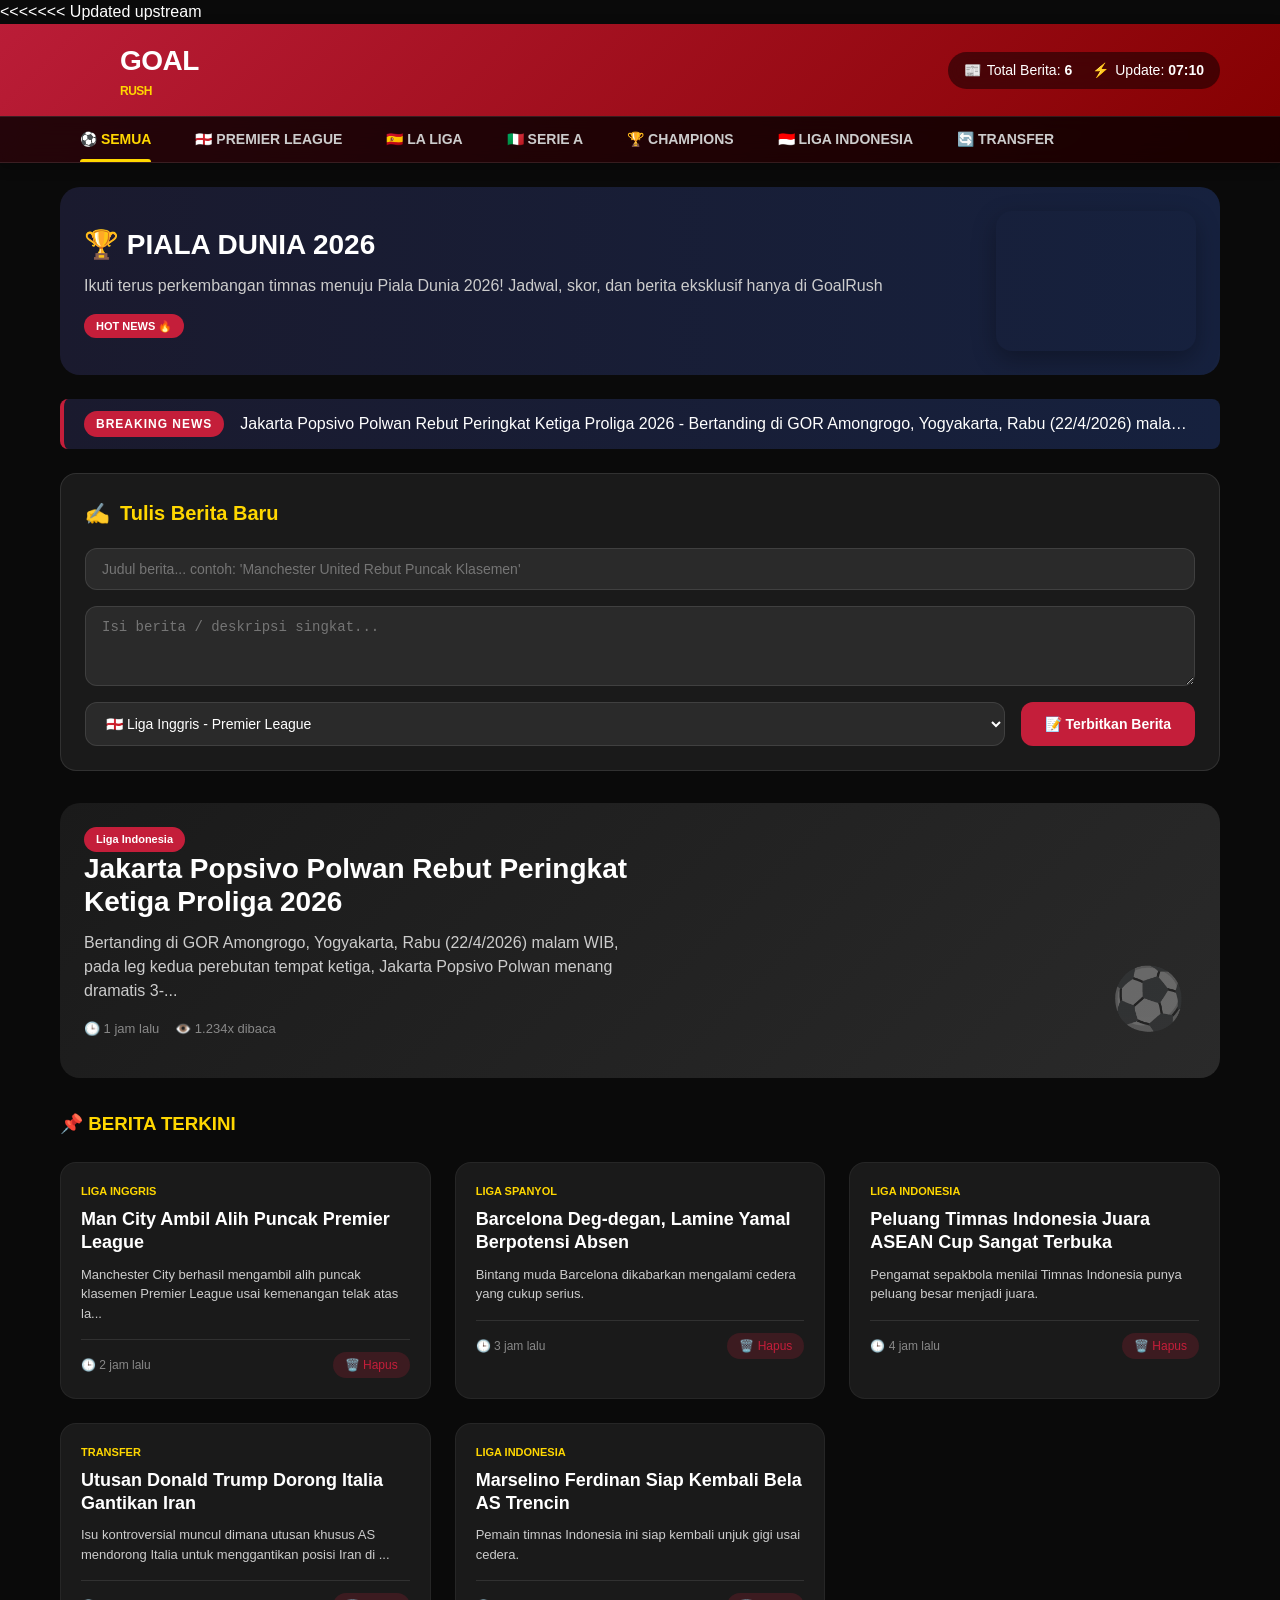
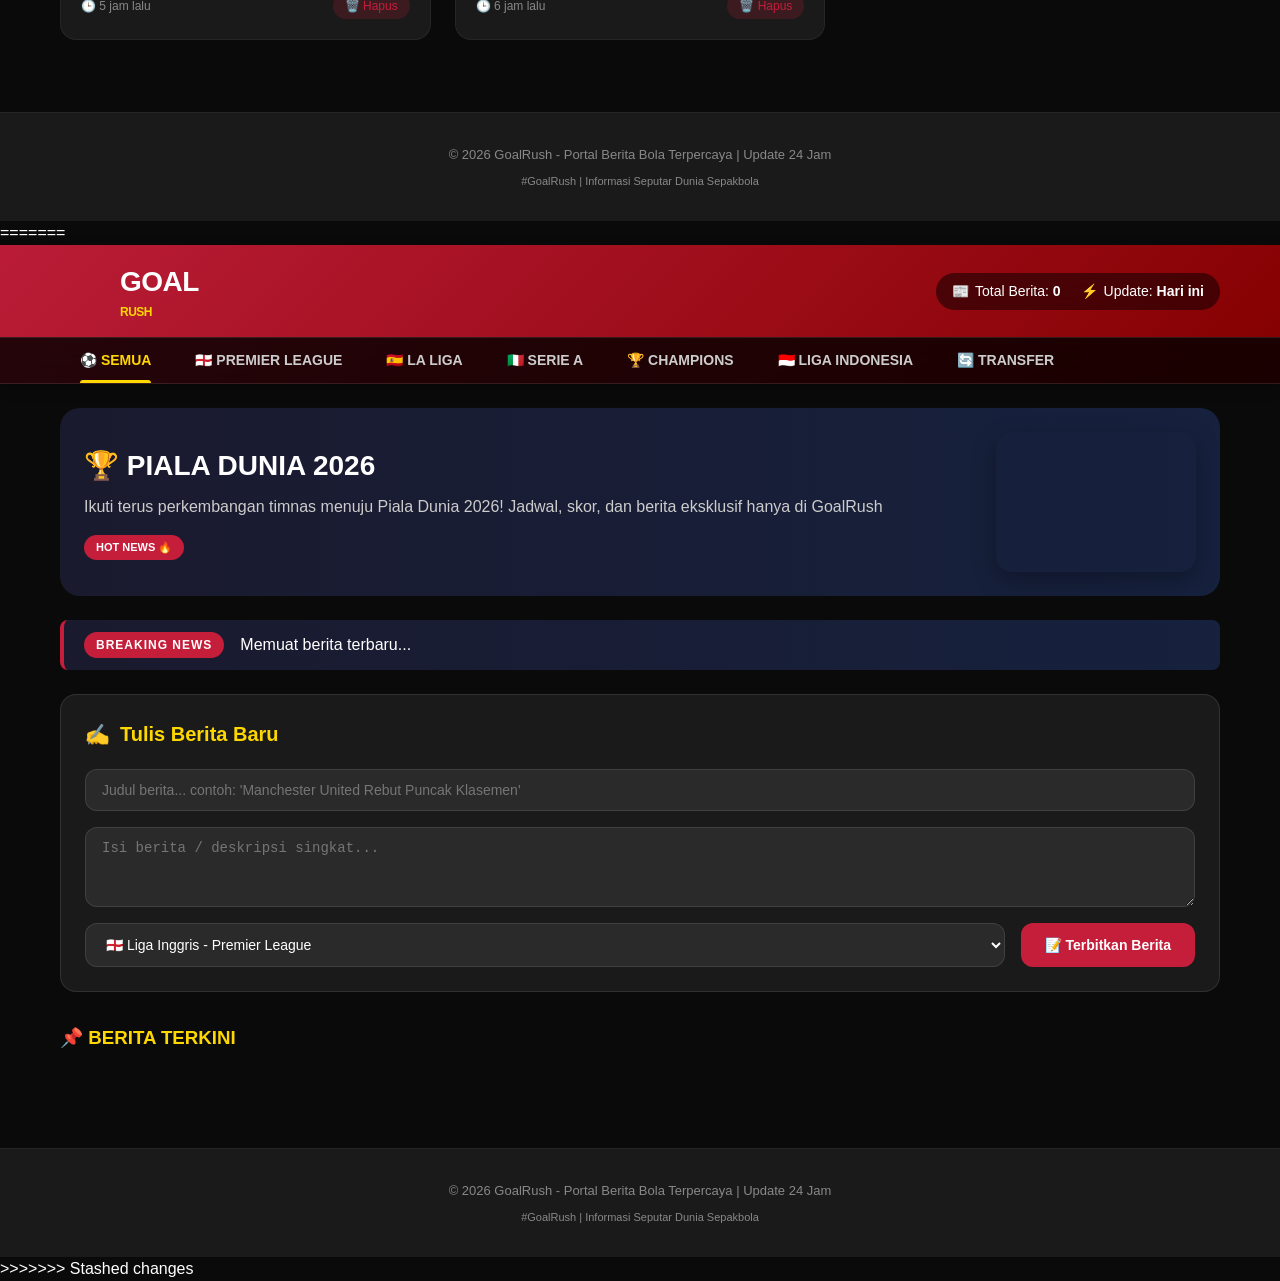
==== commit b95ff776: "kode" ====
--- a/index.html
+++ b/index.html
@@ -1,3 +1,4 @@
+<<<<<<< Updated upstream
 <!DOCTYPE html>
 <html lang="id">
 
@@ -859,4 +860,867 @@
     </script>
 </body>
 
+=======
+<!DOCTYPE html>
+<html lang="id">
+
+<head>
+    <meta charset="UTF-8" />
+    <meta name="viewport" content="width=device-width, initial-scale=1, viewport-fit=cover">
+    <meta name="mobile-web-app-capable" content="yes">
+    <meta name="apple-mobile-web-app-capable" content="yes">
+    <meta name="apple-mobile-web-app-status-bar-style" content="black-translucent">
+    <meta name="theme-color" content="#c41e3a" />
+    <link rel="manifest" href="manifest.json" />
+    <link rel="icon" href="icons/icon-192x192-A.png" type="image/png" />
+    <title>GoalRush - Berita Bola Terkini</title>
+    <style>
+        * {
+            margin: 0;
+            padding: 0;
+            box-sizing: border-box;
+        }
+
+        :root {
+            --primary-red: #c41e3a;
+            --primary-dark: #8b0000;
+            --primary-gold: #ffd700;
+            --bg-dark: #0a0a0a;
+            --bg-card: #1a1a1a;
+            --bg-light: #2a2a2a;
+            --text-light: #ffffff;
+            --text-gray: #cccccc;
+            --text-muted: #888888;
+        }
+
+        body {
+            font-family: -apple-system, BlinkMacSystemFont, 'Segoe UI', 'Roboto', 'Helvetica Neue', sans-serif;
+            background: var(--bg-dark);
+            color: var(--text-light);
+            line-height: 1.5;
+        }
+
+        .header {
+            background: linear-gradient(135deg, rgba(196, 30, 58, 0.95) 0%, rgba(139, 0, 0, 0.95) 100%),
+                url('https://images.unsplash.com/photo-1522778119026-d647f0596c20?w=1200&h=300&fit=crop');
+            background-size: cover;
+            background-position: center 30%;
+            position: sticky;
+            top: 0;
+            z-index: 1000;
+            box-shadow: 0 4px 12px rgba(0, 0, 0, 0.3);
+        }
+
+        .header-top {
+            max-width: 1200px;
+            margin: 0 auto;
+            padding: 16px 20px;
+            display: flex;
+            justify-content: space-between;
+            align-items: center;
+            flex-wrap: wrap;
+            gap: 16px;
+        }
+
+        .logo {
+            display: flex;
+            align-items: center;
+            gap: 12px;
+        }
+
+        .logo-icon {
+            width: 48px;
+            height: 48px;
+            background: url('https://cdn-icons-png.flaticon.com/512/3095/3095110.png') center/cover no-repeat;
+            filter: drop-shadow(0 4px 8px rgba(0, 0, 0, 0.3));
+        }
+
+        .logo h1 {
+            font-size: 28px;
+            font-weight: 800;
+            letter-spacing: -0.5px;
+        }
+
+        .logo span {
+            font-size: 12px;
+            color: var(--primary-gold);
+            display: block;
+        }
+
+        .stats {
+            display: flex;
+            gap: 20px;
+            background: rgba(0, 0, 0, 0.5);
+            padding: 8px 16px;
+            border-radius: 40px;
+            backdrop-filter: blur(10px);
+        }
+
+        .stat-item {
+            display: flex;
+            align-items: center;
+            gap: 6px;
+            font-size: 14px;
+        }
+
+        .nav-bar {
+            background: rgba(0, 0, 0, 0.8);
+            backdrop-filter: blur(10px);
+            border-top: 1px solid rgba(255, 255, 255, 0.1);
+            border-bottom: 1px solid rgba(255, 255, 255, 0.1);
+            overflow-x: auto;
+            white-space: nowrap;
+            scrollbar-width: thin;
+        }
+
+        .nav-links {
+            max-width: 1200px;
+            margin: 0 auto;
+            padding: 0 20px;
+            display: flex;
+            gap: 4px;
+        }
+
+        .nav-link {
+            padding: 12px 20px;
+            color: var(--text-gray);
+            text-decoration: none;
+            font-weight: 600;
+            font-size: 14px;
+            transition: all 0.3s;
+            display: inline-block;
+            cursor: pointer;
+            position: relative;
+        }
+
+        .nav-link.active {
+            color: var(--primary-gold);
+        }
+
+        .nav-link.active::after {
+            content: '';
+            position: absolute;
+            bottom: 0;
+            left: 20px;
+            right: 20px;
+            height: 3px;
+            background: var(--primary-gold);
+            border-radius: 3px 3px 0 0;
+        }
+
+        .container {
+            max-width: 1200px;
+            margin: 0 auto;
+            padding: 24px 20px;
+        }
+
+        .hero-banner {
+            background: linear-gradient(90deg, #1a1a2e 0%, #16213e 100%);
+            border-radius: 20px;
+            margin-bottom: 24px;
+            overflow: hidden;
+            position: relative;
+        }
+
+        .hero-content {
+            display: flex;
+            align-items: center;
+            justify-content: space-between;
+            flex-wrap: wrap;
+            padding: 24px;
+            gap: 20px;
+        }
+
+        .hero-text {
+            flex: 1;
+        }
+
+        .hero-text h2 {
+            font-size: 28px;
+            margin-bottom: 8px;
+        }
+
+        .hero-text p {
+            color: var(--text-gray);
+            margin-bottom: 16px;
+        }
+
+        .hero-image {
+            width: 200px;
+            height: 140px;
+            background: url('https://media4.giphy.com/media/v1.Y2lkPTc5MGI3NjExZnBpcW80M2Y4cGNvN2N1Y3Z6b2F2a2ZqOWV0bDZ0aG5ndWpudGhkaSZlcD12MV9pbnRlcm5hbF9naWZfYnlfaWQmY3Q9Zw/3o7abB06u9bNzA8LC8/giphy.gif') center/cover no-repeat;
+            border-radius: 16px;
+            box-shadow: 0 8px 24px rgba(0, 0, 0, 0.3);
+        }
+
+        .breaking-wrapper {
+            background: linear-gradient(90deg, #1a1a2e, #16213e);
+            border-left: 4px solid var(--primary-red);
+            border-radius: 8px;
+            margin-bottom: 24px;
+            overflow: hidden;
+        }
+
+        .breaking-news {
+            padding: 12px 20px;
+            display: flex;
+            align-items: center;
+            gap: 16px;
+            flex-wrap: wrap;
+        }
+
+        .breaking-label {
+            background: var(--primary-red);
+            padding: 4px 12px;
+            border-radius: 20px;
+            font-size: 12px;
+            font-weight: 700;
+            letter-spacing: 1px;
+            animation: pulse 1.5s infinite;
+        }
+
+        @keyframes pulse {
+
+            0%,
+            100% {
+                opacity: 1;
+            }
+
+            50% {
+                opacity: 0.7;
+            }
+        }
+
+        .breaking-text {
+            flex: 1;
+            font-weight: 500;
+            white-space: nowrap;
+            overflow: hidden;
+            text-overflow: ellipsis;
+        }
+
+        .admin-section {
+            background: var(--bg-card);
+            border-radius: 16px;
+            padding: 24px;
+            margin-bottom: 32px;
+            border: 1px solid rgba(255, 255, 255, 0.1);
+        }
+
+        .section-title {
+            font-size: 20px;
+            font-weight: 700;
+            margin-bottom: 20px;
+            display: flex;
+            align-items: center;
+            gap: 10px;
+            color: var(--primary-gold);
+        }
+
+        .form-group {
+            margin-bottom: 16px;
+        }
+
+        input,
+        textarea,
+        select {
+            width: 100%;
+            padding: 12px 16px;
+            background: var(--bg-light);
+            border: 1px solid rgba(255, 255, 255, 0.1);
+            border-radius: 12px;
+            color: var(--text-light);
+            font-size: 14px;
+            transition: all 0.3s;
+        }
+
+        input:focus,
+        textarea:focus,
+        select:focus {
+            outline: none;
+            border-color: var(--primary-red);
+            box-shadow: 0 0 0 3px rgba(196, 30, 58, 0.2);
+        }
+
+        textarea {
+            resize: vertical;
+            min-height: 80px;
+        }
+
+        .row-2cols {
+            display: grid;
+            grid-template-columns: 1fr auto;
+            gap: 16px;
+        }
+
+        .btn {
+            padding: 12px 24px;
+            border: none;
+            border-radius: 12px;
+            font-weight: 600;
+            cursor: pointer;
+            transition: all 0.3s;
+            font-size: 14px;
+        }
+
+        .btn-primary {
+            background: var(--primary-red);
+            color: white;
+        }
+
+        .btn-primary:hover {
+            background: var(--primary-dark);
+            transform: translateY(-2px);
+        }
+
+        .featured-news {
+            margin-bottom: 32px;
+        }
+
+        .featured-card {
+            background: linear-gradient(135deg, var(--bg-card), var(--bg-light));
+            border-radius: 20px;
+            overflow: hidden;
+            display: grid;
+            grid-template-columns: 1fr 1fr;
+            gap: 20px;
+            padding: 24px;
+        }
+
+        .featured-content h2 {
+            font-size: 28px;
+            margin-bottom: 12px;
+            line-height: 1.2;
+        }
+
+        .featured-meta {
+            display: flex;
+            gap: 16px;
+            margin: 16px 0;
+            font-size: 13px;
+            color: var(--text-muted);
+        }
+
+        .category-badge {
+            display: inline-block;
+            padding: 4px 12px;
+            background: var(--primary-red);
+            border-radius: 20px;
+            font-size: 11px;
+            font-weight: 600;
+        }
+
+        .featured-image {
+            background: url('https://images.unsplash.com/photo-1459865264687-595d652de67e?w=400&h=300&fit=crop') center/cover;
+            border-radius: 16px;
+            min-height: 200px;
+            display: flex;
+            align-items: center;
+            justify-content: center;
+            position: relative;
+            overflow: hidden;
+        }
+
+        .featured-image::after {
+            content: "⚽";
+            font-size: 60px;
+            opacity: 0.3;
+            position: absolute;
+            bottom: 10px;
+            right: 10px;
+        }
+
+        .news-grid {
+            display: grid;
+            grid-template-columns: repeat(auto-fill, minmax(350px, 1fr));
+            gap: 24px;
+            margin-top: 24px;
+        }
+
+        .news-card {
+            background: var(--bg-card);
+            border-radius: 16px;
+            overflow: hidden;
+            transition: all 0.3s;
+            cursor: pointer;
+            border: 1px solid rgba(255, 255, 255, 0.05);
+        }
+
+        .news-card:hover {
+            transform: translateY(-4px);
+            box-shadow: 0 12px 24px rgba(0, 0, 0, 0.3);
+            border-color: var(--primary-red);
+        }
+
+        .card-content {
+            padding: 20px;
+        }
+
+        .card-category {
+            font-size: 11px;
+            color: var(--primary-gold);
+            text-transform: uppercase;
+            font-weight: 700;
+            margin-bottom: 8px;
+        }
+
+        .card-title {
+            font-size: 18px;
+            font-weight: 700;
+            margin-bottom: 10px;
+            line-height: 1.3;
+        }
+
+        .card-excerpt {
+            color: var(--text-gray);
+            font-size: 13px;
+            margin-bottom: 16px;
+            line-height: 1.5;
+        }
+
+        .card-footer {
+            display: flex;
+            justify-content: space-between;
+            align-items: center;
+            font-size: 12px;
+            color: var(--text-muted);
+            padding-top: 12px;
+            border-top: 1px solid rgba(255, 255, 255, 0.1);
+        }
+
+        .btn-delete {
+            background: rgba(196, 30, 58, 0.2);
+            border: none;
+            padding: 6px 12px;
+            border-radius: 20px;
+            color: var(--primary-red);
+            cursor: pointer;
+            font-size: 12px;
+            transition: all 0.2s;
+        }
+
+        .btn-delete:hover {
+            background: var(--primary-red);
+            color: white;
+        }
+
+        .empty-state {
+            text-align: center;
+            padding: 60px 20px;
+            color: var(--text-muted);
+            grid-column: 1 / -1;
+        }
+
+        .footer {
+            background: var(--bg-card);
+            margin-top: 48px;
+            padding: 32px 20px;
+            text-align: center;
+            color: var(--text-muted);
+            font-size: 13px;
+            border-top: 1px solid rgba(255, 255, 255, 0.05);
+        }
+
+        @media (max-width: 768px) {
+            .featured-card {
+                grid-template-columns: 1fr;
+            }
+
+            .featured-content h2 {
+                font-size: 22px;
+            }
+
+            .news-grid {
+                grid-template-columns: 1fr;
+            }
+
+            .header-top {
+                flex-direction: column;
+                text-align: center;
+            }
+
+            .row-2cols {
+                grid-template-columns: 1fr;
+            }
+
+            .hero-image {
+                width: 100%;
+                height: 120px;
+            }
+
+            .hero-text h2 {
+                font-size: 20px;
+            }
+        }
+    </style>
+</head>
+
+<body>
+    <header class="header">
+        <div class="header-top">
+            <div class="logo">
+                <div class="logo-icon"></div>
+                <div>
+                    <h1>GOAL<span>RUSH</span></h1>
+                </div>
+            </div>
+            <div class="stats">
+                <div class="stat-item">
+                    <span>📰</span>
+                    <span>Total Berita: <strong id="totalNews">0</strong></span>
+                </div>
+                <div class="stat-item">
+                    <span>⚡</span>
+                    <span>Update: <strong id="updateTime">Hari ini</strong></span>
+                </div>
+            </div>
+        </div>
+        <div class="nav-bar">
+            <div class="nav-links" id="navLinks">
+                <a class="nav-link active" data-filter="all">⚽ SEMUA</a>
+                <a class="nav-link" data-filter="Liga Inggris">🏴󠁧󠁢󠁥󠁮󠁧󠁿 PREMIER LEAGUE</a>
+                <a class="nav-link" data-filter="Liga Spanyol">🇪🇸 LA LIGA</a>
+                <a class="nav-link" data-filter="Liga Italia">🇮🇹 SERIE A</a>
+                <a class="nav-link" data-filter="Liga Champions">🏆 CHAMPIONS</a>
+                <a class="nav-link" data-filter="Liga Indonesia">🇮🇩 LIGA INDONESIA</a>
+                <a class="nav-link" data-filter="Transfer">🔄 TRANSFER</a>
+            </div>
+        </div>
+    </header>
+
+    <div class="container">
+        <div class="hero-banner">
+            <div class="hero-content">
+                <div class="hero-text">
+                    <h2>🏆 PIALA DUNIA 2026</h2>
+                    <p>Ikuti terus perkembangan timnas menuju Piala Dunia 2026! Jadwal, skor, dan berita eksklusif hanya
+                        di GoalRush</p>
+                    <span class="category-badge">HOT NEWS 🔥</span>
+                </div>
+                <div class="hero-image" title="Animasi selebrasi gol"></div>
+            </div>
+        </div>
+
+        <div class="breaking-wrapper">
+            <div class="breaking-news">
+                <span class="breaking-label">BREAKING NEWS</span>
+                <span class="breaking-text" id="breakingText">Memuat berita terbaru...</span>
+            </div>
+        </div>
+
+        <div class="admin-section">
+            <div class="section-title">
+                <span>✍️</span> Tulis Berita Baru
+            </div>
+            <div class="form-group">
+                <input type="text" id="titleInput"
+                    placeholder="Judul berita... contoh: 'Manchester United Rebut Puncak Klasemen'" />
+            </div>
+            <div class="form-group">
+                <textarea id="descInput" placeholder="Isi berita / deskripsi singkat..."></textarea>
+            </div>
+            <div class="row-2cols">
+                <select id="categorySelect">
+                    <option value="Liga Inggris">🏴󠁧󠁢󠁥󠁮󠁧󠁿 Liga Inggris - Premier League</option>
+                    <option value="Liga Spanyol">🇪🇸 Liga Spanyol - La Liga</option>
+                    <option value="Liga Italia">🇮🇹 Liga Italia - Serie A</option>
+                    <option value="Liga Champions">🏆 Liga Champions UEFA</option>
+                    <option value="Liga Indonesia">🇮🇩 Liga Indonesia - BRI Liga 1</option>
+                    <option value="Transfer">🔄 Bursa Transfer & Rumor</option>
+                </select>
+                <button class="btn btn-primary" onclick="addNews()">📝 Terbitkan Berita</button>
+            </div>
+        </div>
+
+        <div class="featured-news" id="featuredSection"></div>
+
+        <div style="margin-top: 16px;">
+            <h3 style="margin-bottom: 16px; color: var(--primary-gold);">📌 BERITA TERKINI</h3>
+            <div class="news-grid" id="newsGrid"></div>
+        </div>
+    </div>
+
+    <footer class="footer">
+        <p>© 2026 GoalRush - Portal Berita Bola Terpercaya | Update 24 Jam</p>
+        <p style="margin-top: 8px; font-size: 11px;">#GoalRush | Informasi Seputar Dunia Sepakbola</p>
+    </footer>
+
+    <script>
+        let newsItems = [
+            {
+                id: 1,
+                title: "Jakarta Popsivo Polwan Rebut Peringkat Ketiga Proliga 2026",
+                description: "Bertanding di GOR Amongrogo, Yogyakarta, Rabu (22/4/2026) malam WIB, pada leg kedua perebutan tempat ketiga, Jakarta Popsivo Polwan menang dramatis 3-2.",
+                category: "Liga Indonesia",
+                timestamp: Date.now() - 3600000,
+                dateStr: "1 jam lalu"
+            },
+            {
+                id: 2,
+                title: "Man City Ambil Alih Puncak Premier League",
+                description: "Manchester City berhasil mengambil alih puncak klasemen Premier League usai kemenangan telak atas lawannya.",
+                category: "Liga Inggris",
+                timestamp: Date.now() - 7200000,
+                dateStr: "2 jam lalu"
+            },
+            {
+                id: 3,
+                title: "Barcelona Deg-degan, Lamine Yamal Berpotensi Absen",
+                description: "Bintang muda Barcelona dikabarkan mengalami cedera yang cukup serius.",
+                category: "Liga Spanyol",
+                timestamp: Date.now() - 10800000,
+                dateStr: "3 jam lalu"
+            },
+            {
+                id: 4,
+                title: "Peluang Timnas Indonesia Juara ASEAN Cup Sangat Terbuka",
+                description: "Pengamat sepakbola menilai Timnas Indonesia punya peluang besar menjadi juara.",
+                category: "Liga Indonesia",
+                timestamp: Date.now() - 14400000,
+                dateStr: "4 jam lalu"
+            },
+            {
+                id: 5,
+                title: "Utusan Donald Trump Dorong Italia Gantikan Iran",
+                description: "Isu kontroversial muncul dimana utusan khusus AS mendorong Italia untuk menggantikan posisi Iran di Piala Dunia 2026.",
+                category: "Transfer",
+                timestamp: Date.now() - 18000000,
+                dateStr: "5 jam lalu"
+            },
+            {
+                id: 6,
+                title: "Marselino Ferdinan Siap Kembali Bela AS Trencin",
+                description: "Pemain timnas Indonesia ini siap kembali unjuk gigi usai cedera.",
+                category: "Liga Indonesia",
+                timestamp: Date.now() - 21600000,
+                dateStr: "6 jam lalu"
+            }
+        ];
+
+        let currentFilter = 'all';
+
+        function formatRelativeTime(timestamp) {
+            const diff = Date.now() - timestamp;
+            const hours = Math.floor(diff / 3600000);
+            if (hours < 1) return 'Baru saja';
+            if (hours < 24) return `${hours} jam lalu`;
+            return `${Math.floor(hours / 24)} hari lalu`;
+        }
+
+        function saveToLocal() {
+            localStorage.setItem('goalrush_news', JSON.stringify(newsItems));
+        }
+
+        function loadFromLocal() {
+            const saved = localStorage.getItem('goalrush_news');
+            if (saved) {
+                const parsed = JSON.parse(saved);
+                if (parsed && parsed.length) {
+                    newsItems = parsed;
+                }
+            }
+            renderAll();
+        }
+
+        function addNews() {
+            const title = document.getElementById('titleInput').value.trim();
+            const desc = document.getElementById('descInput').value.trim();
+            const category = document.getElementById('categorySelect').value;
+
+            if (!title || !desc) {
+                alert('Judul dan deskripsi berita harus diisi!');
+                return;
+            }
+
+            const newNews = {
+                id: Date.now(),
+                title: title,
+                description: desc,
+                category: category,
+                timestamp: Date.now(),
+                dateStr: formatRelativeTime(Date.now())
+            };
+
+            newsItems.unshift(newNews);
+            saveToLocal();
+
+            document.getElementById('titleInput').value = '';
+            document.getElementById('descInput').value = '';
+
+            renderAll();
+            showNotification('Berita berhasil diterbitkan!');
+        }
+
+        function deleteNews(id) {
+            if (confirm('Hapus berita ini?')) {
+                newsItems = newsItems.filter(item => item.id !== id);
+                saveToLocal();
+                renderAll();
+            }
+        }
+
+        function setFilter(filter) {
+            currentFilter = filter;
+            document.querySelectorAll('.nav-link').forEach(link => {
+                link.classList.remove('active');
+                if (link.getAttribute('data-filter') === filter || (filter === 'all' && link.getAttribute('data-filter') === 'all')) {
+                    link.classList.add('active');
+                }
+            });
+            renderAll();
+        }
+
+        function renderFeatured(newsList) {
+            const featuredDiv = document.getElementById('featuredSection');
+            if (newsList.length === 0) {
+                featuredDiv.innerHTML = '';
+                return;
+            }
+
+            const featured = newsList[0];
+            featuredDiv.innerHTML = `
+                <div class="featured-card">
+                    <div class="featured-content">
+                        <span class="category-badge">${featured.category}</span>
+                        <h2>${escapeHtml(featured.title)}</h2>
+                        <p style="color: var(--text-gray); margin: 12px 0;">${escapeHtml(featured.description.substring(0, 150))}${featured.description.length > 150 ? '...' : ''}</p>
+                        <div class="featured-meta">
+                            <span>🕒 ${featured.dateStr || formatRelativeTime(featured.timestamp)}</span>
+                            <span>👁️ 1.234x dibaca</span>
+                        </div>
+                    </div>
+                    <div class="featured-image" title="Gambar ilustrasi pertandingan sepakbola"></div>
+                </div>
+            `;
+        }
+
+        function renderNewsGrid() {
+            const grid = document.getElementById('newsGrid');
+            let filtered = [...newsItems];
+
+            if (currentFilter !== 'all') {
+                filtered = filtered.filter(item => item.category === currentFilter);
+            }
+
+            filtered.sort((a, b) => b.timestamp - a.timestamp);
+
+            if (filtered.length === 0) {
+                grid.innerHTML = `<div class="empty-state"><div class="empty-icon">📭</div><h3>Belum ada berita</h3><p>Silakan tambahkan berita terbaru</p></div>`;
+                return;
+            }
+
+            const gridItems = currentFilter === 'all' && filtered.length > 1 ? filtered.slice(1) : filtered;
+
+            if (gridItems.length === 0 && filtered.length > 0) {
+                grid.innerHTML = `<div class="empty-state"><div class="empty-icon">📰</div><p>Berita lainnya akan segera hadir</p></div>`;
+                return;
+            }
+
+            grid.innerHTML = gridItems.map(news => `
+                <div class="news-card">
+                    <div class="card-content">
+                        <div class="card-category">${news.category}</div>
+                        <div class="card-title">${escapeHtml(news.title)}</div>
+                        <div class="card-excerpt">${escapeHtml(news.description.substring(0, 100))}${news.description.length > 100 ? '...' : ''}</div>
+                        <div class="card-footer">
+                            <span>🕒 ${news.dateStr || formatRelativeTime(news.timestamp)}</span>
+                            <button class="btn-delete" onclick="deleteNews(${news.id})">🗑️ Hapus</button>
+                        </div>
+                    </div>
+                </div>
+            `).join('');
+        }
+
+        function updateBreaking() {
+            if (newsItems.length > 0) {
+                const latest = [...newsItems].sort((a, b) => b.timestamp - a.timestamp)[0];
+                document.getElementById('breakingText').innerHTML = `${latest.title} - ${latest.description.substring(0, 100)}...`;
+            } else {
+                document.getElementById('breakingText').innerHTML = 'Selamat datang di GoalRush - Portal Berita Bola Terkini';
+            }
+        }
+
+        function updateStatsUI() {
+            document.getElementById('totalNews').innerText = newsItems.length;
+            const now = new Date();
+            document.getElementById('updateTime').innerHTML = `${now.getHours().toString().padStart(2, '0')}:${now.getMinutes().toString().padStart(2, '0')}`;
+        }
+
+        function escapeHtml(str) {
+            if (!str) return '';
+            return str.replace(/[&<>]/g, function (m) {
+                if (m === '&') return '&amp;';
+                if (m === '<') return '&lt;';
+                if (m === '>') return '&gt;';
+                return m;
+            });
+        }
+
+        function showNotification(msg) {
+            const notif = document.createElement('div');
+            notif.innerText = msg;
+            notif.style.position = 'fixed';
+            notif.style.bottom = '20px';
+            notif.style.right = '20px';
+            notif.style.backgroundColor = '#c41e3a';
+            notif.style.color = 'white';
+            notif.style.padding = '12px 20px';
+            notif.style.borderRadius = '30px';
+            notif.style.zIndex = '9999';
+            notif.style.fontSize = '14px';
+            notif.style.boxShadow = '0 4px 12px rgba(0,0,0,0.3)';
+            document.body.appendChild(notif);
+            setTimeout(() => notif.remove(), 2500);
+        }
+
+        function renderAll() {
+            newsItems.forEach(item => {
+                if (!item.dateStr && item.timestamp) {
+                    item.dateStr = formatRelativeTime(item.timestamp);
+                } else if (!item.timestamp) {
+                    item.timestamp = Date.now() - (Math.random() * 86400000);
+                    item.dateStr = formatRelativeTime(item.timestamp);
+                }
+            });
+
+            if (currentFilter === 'all' && newsItems.length > 0) {
+                renderFeatured(newsItems);
+            } else {
+                const filteredFeatured = currentFilter === 'all' ? newsItems : newsItems.filter(n => n.category === currentFilter);
+                if (filteredFeatured.length > 0) {
+                    renderFeatured(filteredFeatured);
+                } else {
+                    document.getElementById('featuredSection').innerHTML = '';
+                }
+            }
+            renderNewsGrid();
+            updateBreaking();
+            updateStatsUI();
+            saveToLocal();
+        }
+
+        document.querySelectorAll('.nav-link').forEach(link => {
+            link.addEventListener('click', (e) => {
+                const filter = link.getAttribute('data-filter');
+                setFilter(filter);
+            });
+        });
+
+        loadFromLocal();
+
+        if ('serviceWorker' in navigator) {
+            window.addEventListener('load', () => {
+                navigator.serviceWorker.register('/GoalRush/service-worker.js')
+                    .then(() => console.log('SW Registered'))
+                    .catch(err => console.error('SW Error:', err));
+            });
+        }
+
+        window.addNews = addNews;
+        window.deleteNews = deleteNews;
+        window.setFilter = setFilter;
+    </script>
+</body>
+
+>>>>>>> Stashed changes
 </html>
